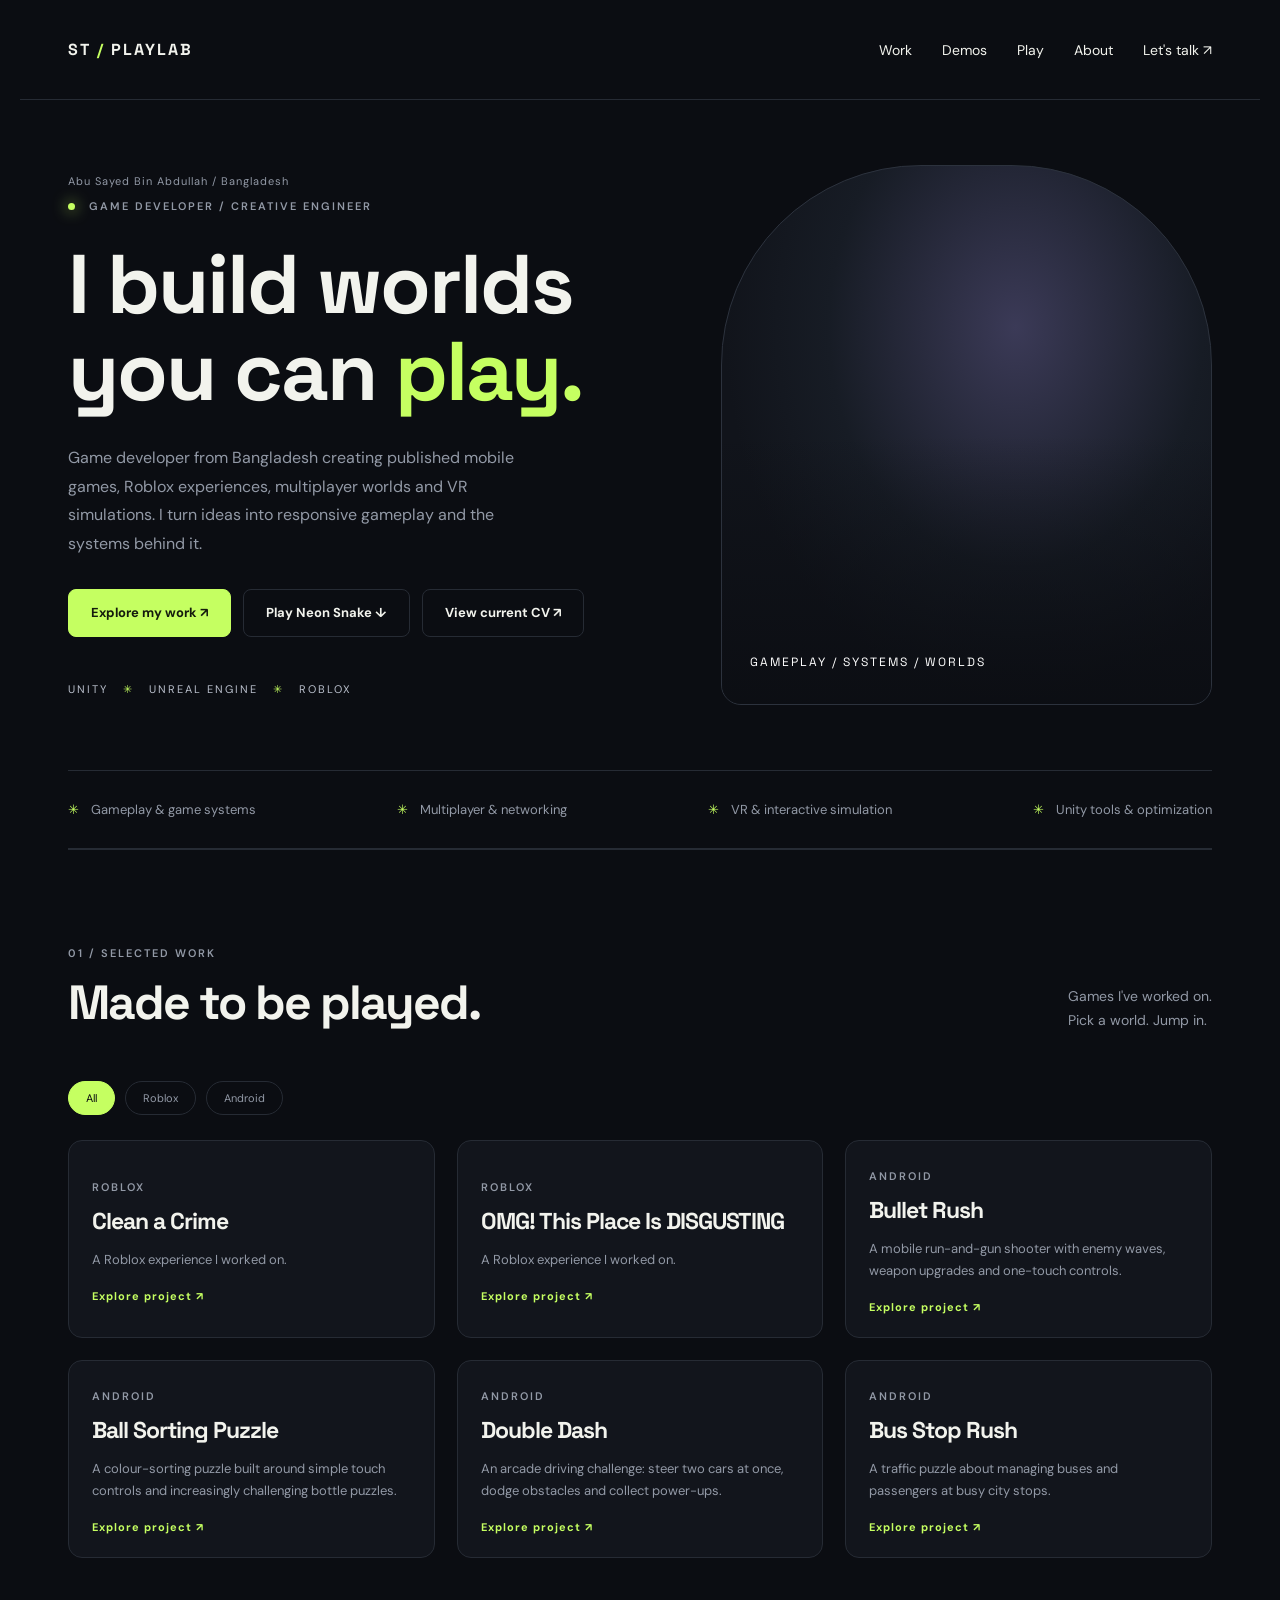
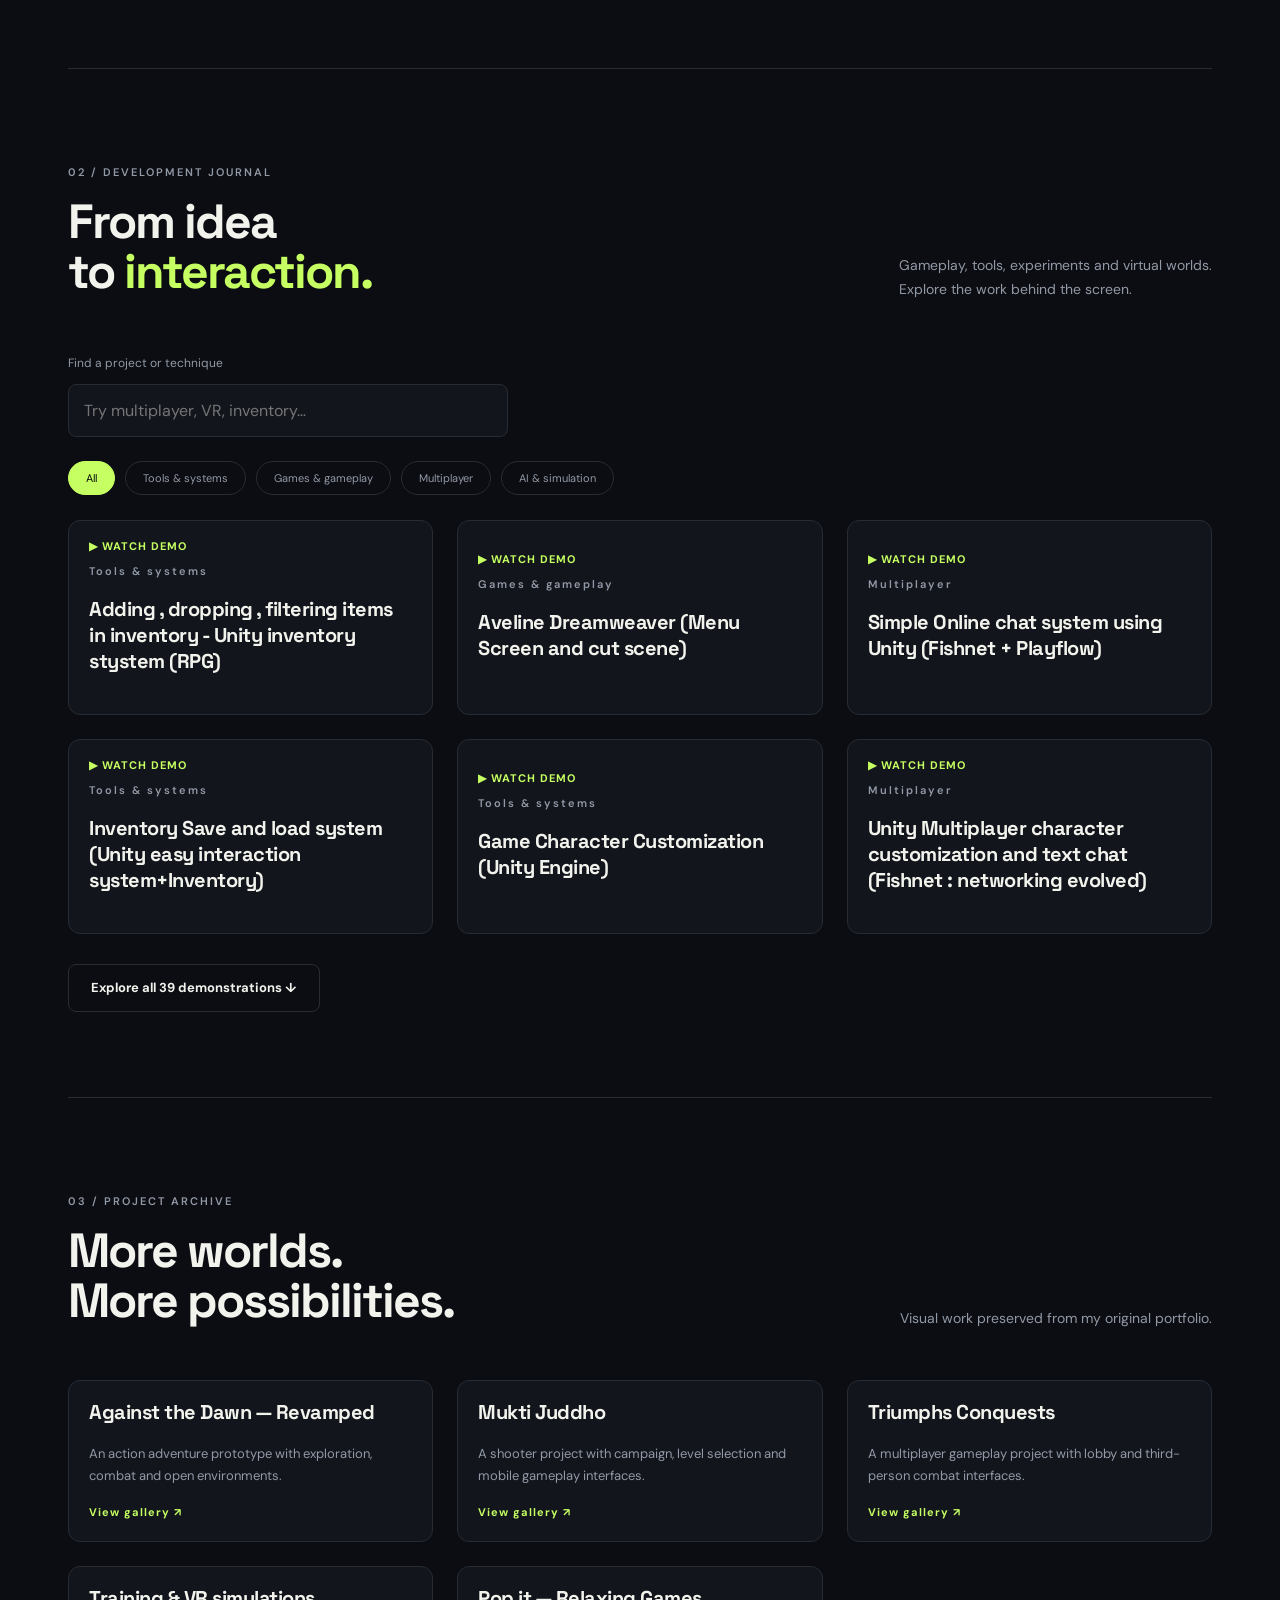
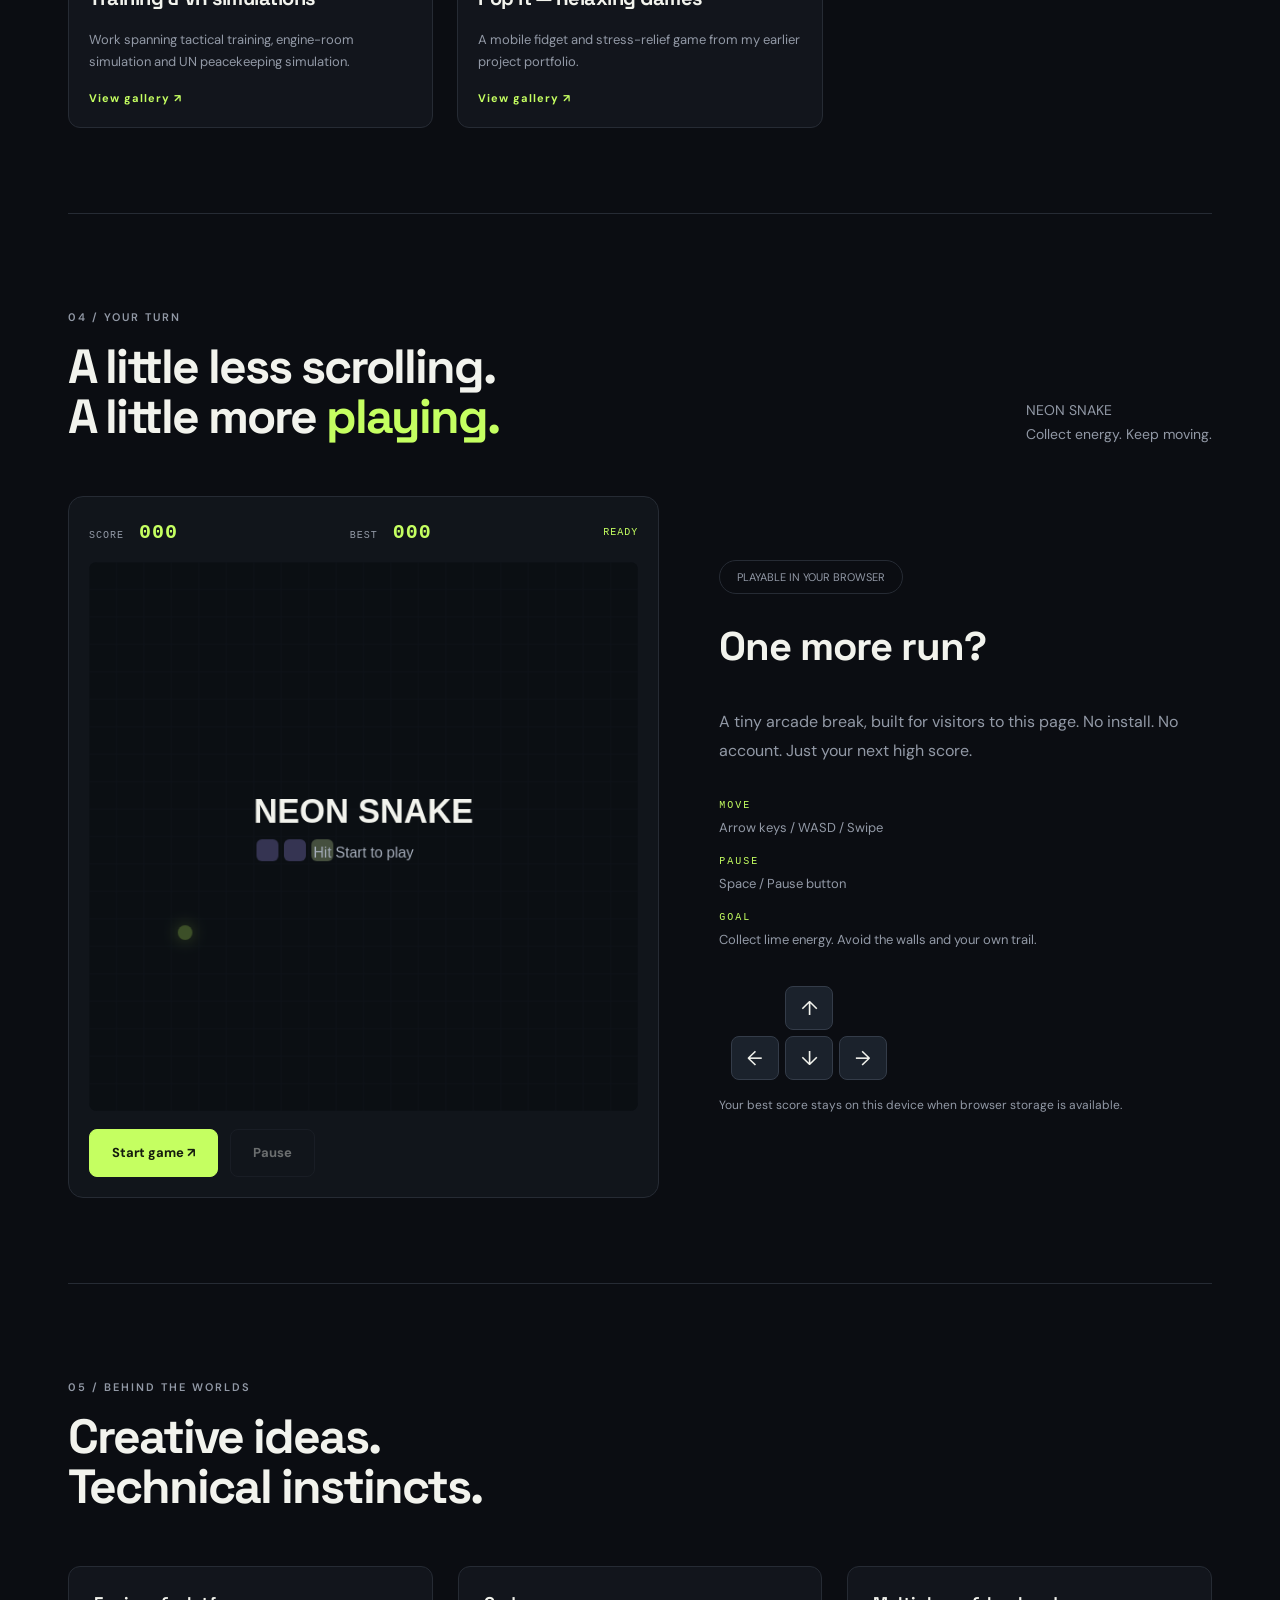
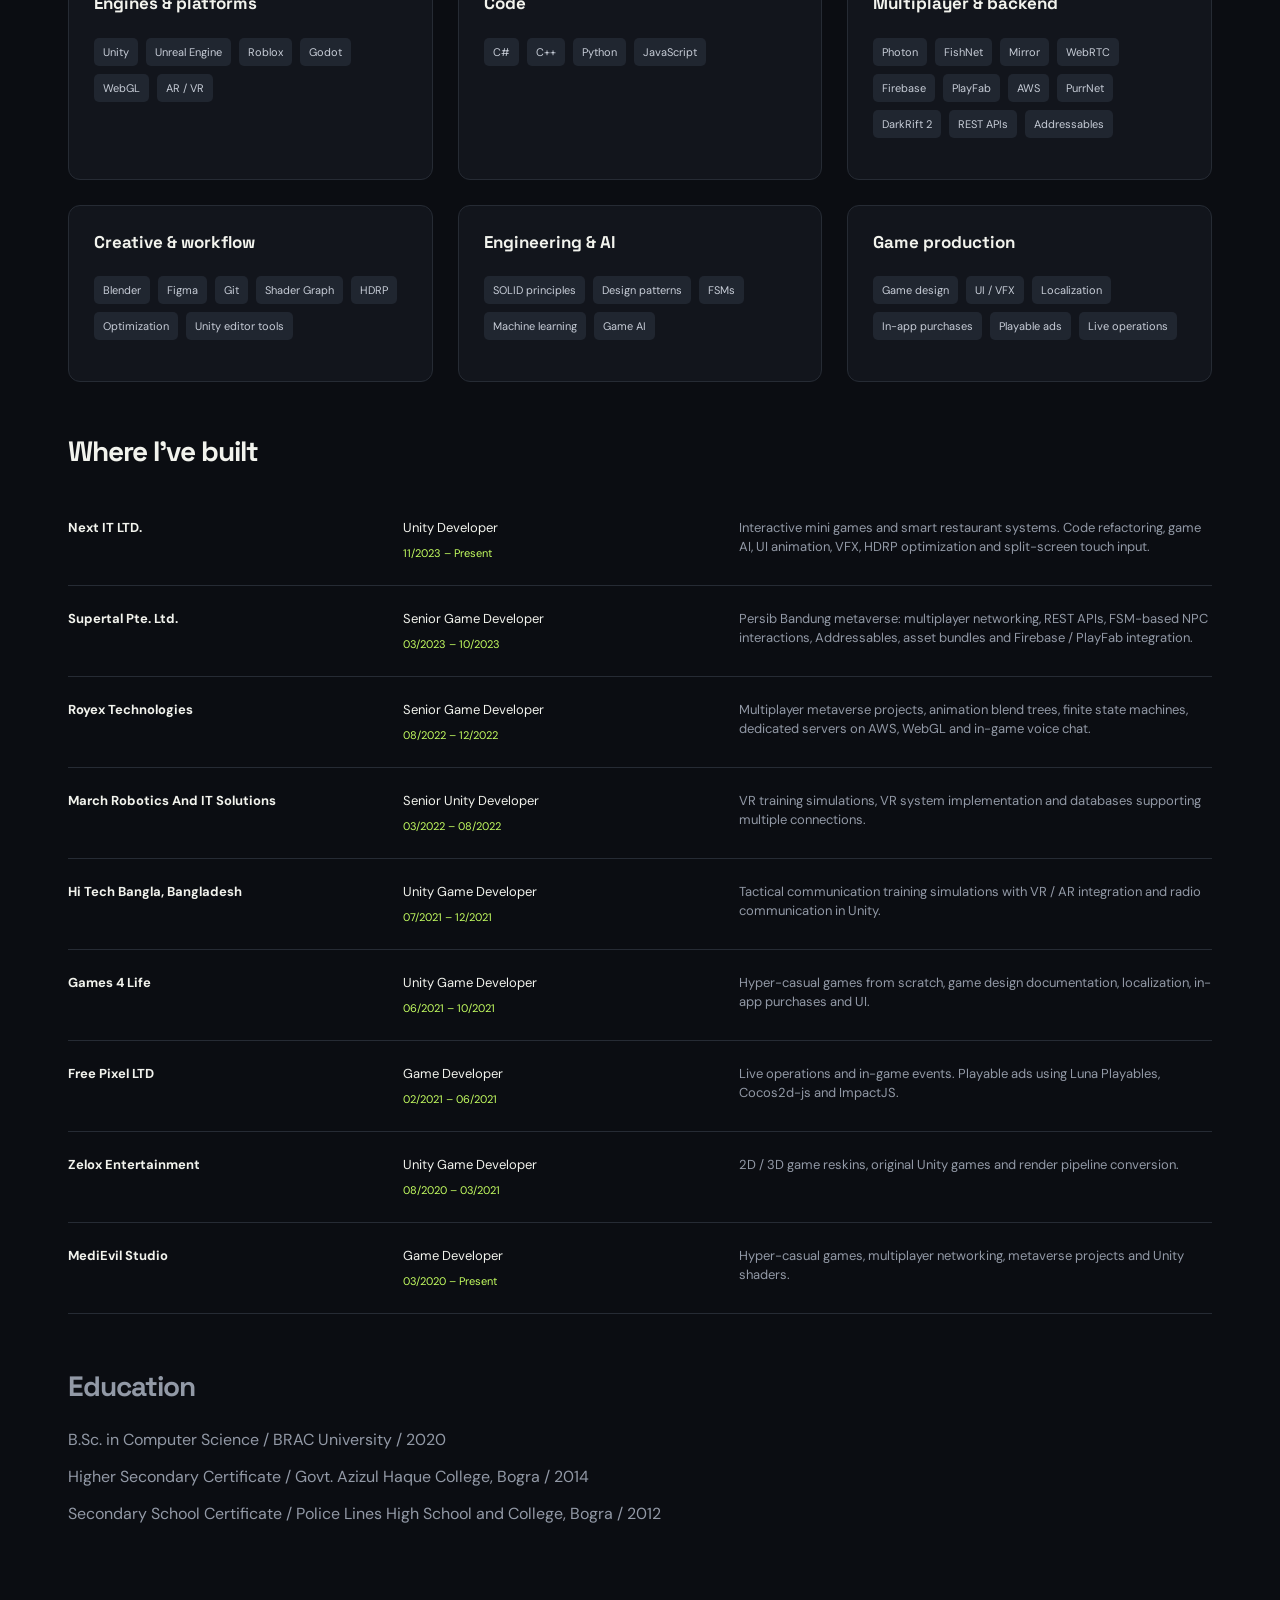
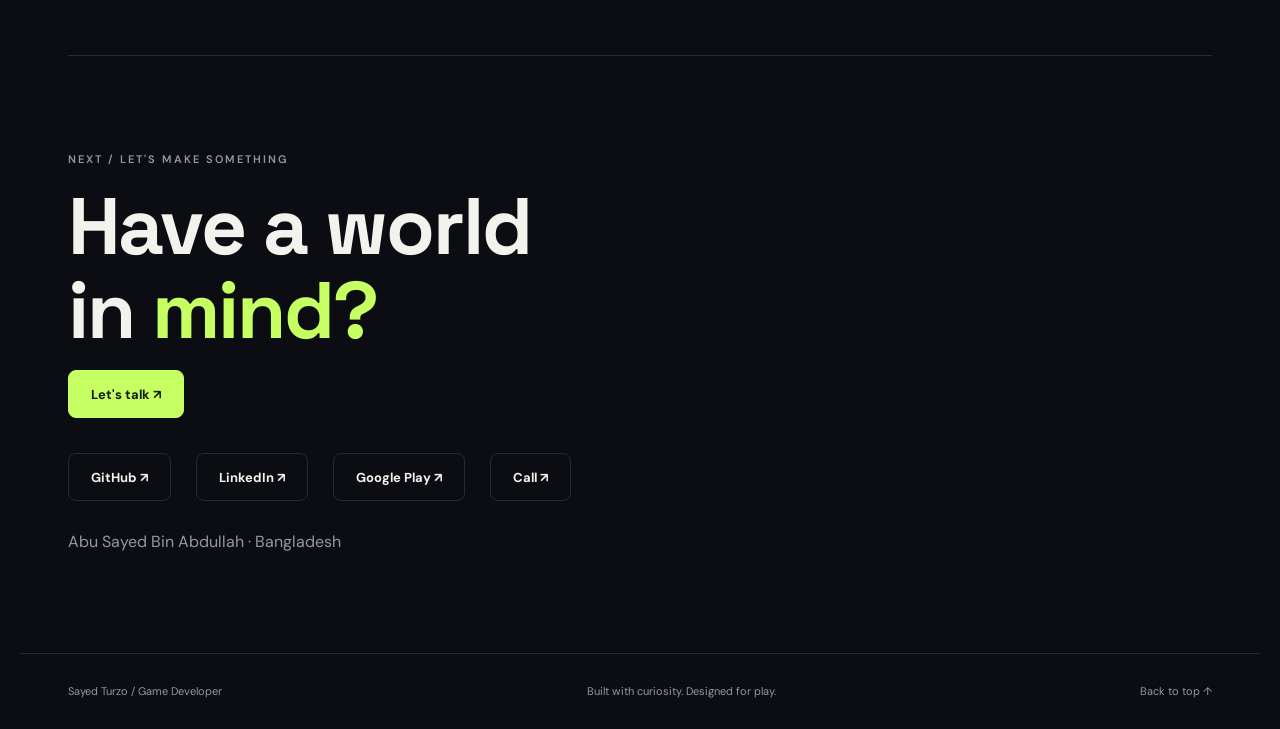
==== site/index.template.html @ 5fb2c9ed "Publish immutable portfolio releases to prevent mixed cached assets" ====
<!doctype html>
<html lang="en">
<head>
  <meta charset="utf-8"><meta name="viewport" content="width=device-width, initial-scale=1">
  <meta name="description" content="Sayed Turzo — Unity, Unreal Engine and Roblox game developer. Explore my games and play Neon Snake.">
  <meta name="theme-color" content="#0b0d12"><title>Sayed Turzo / Game Developer</title>
  <link rel="canonical" href="https://sayedturzo.github.io/">
  <meta property="og:title" content="Sayed Turzo — Game Developer">
  <meta property="og:description" content="Published games, multiplayer systems, immersive simulations and interactive worlds.">
  <meta property="og:type" content="website">
  <link rel="stylesheet" href="styles.css">
</head>
<body>
  <nav><a class="wordmark" href="#">ST<span> / </span>PLAYLAB</a><div><a href="#work">Work</a><a href="#showcase">Demos</a><a href="#arcade">Play</a><a href="#about">About</a><a id="nav-contact" href="#contact">Let's talk ↗</a></div></nav>
  <main>
    <section class="hero">
      <div class="hero-copy"><p class="eyebrow"><span class="dot"></span> GAME DEVELOPER / CREATIVE ENGINEER</p><h1>I build worlds<br>you can <em>play.</em></h1><p id="bio" class="lead"></p><div class="actions"><a class="button primary" href="#work">Explore my work ↗</a><a class="button" href="#arcade">Play Neon Snake ↓</a></div><div class="platforms">UNITY <span>✳</span> UNREAL ENGINE <span>✳</span> ROBLOX</div></div>
      <div class="hero-art" aria-hidden="true"><div class="orb orb-one"></div><div class="orb orb-two"></div><div class="orbit"></div><div class="art-label">REAL-TIME WORLDS<br><span>IMAGINATION → INTERACTION</span></div><div class="coordinate">XYZ / 03.14159</div></div>
    </section>
    <section id="work"><div class="section-heading"><div><p class="eyebrow">01 / SELECTED WORK</p><h2>Made to be played.</h2></div><p>Games I've worked on.<br>Pick a world. Jump in.</p></div><div id="filters" class="filters" aria-label="Filter games"></div><div id="games" class="game-grid"></div><div id="worlds" class="worlds"></div></section>
    <section id="showcase"><div class="section-heading"><div><p class="eyebrow">02 / DEVELOPMENT JOURNAL</p><h2>From idea<br>to <em>interaction.</em></h2></div><p>Gameplay, tools, experiments and virtual worlds.<br>Explore the work behind the screen.</p></div><label class="search-label" for="project-search">Find a project or technique</label><input id="project-search" type="search" placeholder="Try multiplayer, VR, inventory…"><div id="showcase-filters" class="filters" aria-label="Filter demonstrations"></div><div id="showcase-grid" class="showcase-grid"></div><p id="showcase-empty" hidden>No demonstrations match your search.</p><button id="show-more" class="button">Explore all demonstrations ↓</button></section>
    <section id="archive"><div class="section-heading"><div><p class="eyebrow">03 / PROJECT ARCHIVE</p><h2>More worlds.<br>More possibilities.</h2></div><p>Visual work preserved from my original portfolio.</p></div><div id="archive-grid" class="archive-grid"></div></section>
    <section id="arcade" class="arcade"><div class="section-heading"><div><p class="eyebrow">04 / YOUR TURN</p><h2>A little less scrolling.<br>A little more <em>playing.</em></h2></div><p>NEON SNAKE<br>Collect energy. Keep moving.</p></div><div class="arcade-layout"><div class="game-panel"><div class="scoreboard"><span>SCORE <b id="score">000</b></span><span>BEST <b id="best">000</b></span><span id="game-state" role="status" aria-live="polite">READY</span></div><canvas id="snake" width="600" height="600" tabindex="0" aria-label="Neon Snake game. Use arrow keys or WASD to move, space to pause."></canvas><div class="game-controls"><button id="start" class="button primary">Start game ↗</button><button id="pause" class="button" disabled>Pause</button></div></div><div class="game-notes"><span class="pill">PLAYABLE IN YOUR BROWSER</span><h3>One more run?</h3><p>A tiny arcade break, built for visitors to this page. No install. No account. Just your next high score.</p><dl><dt>MOVE</dt><dd>Arrow keys / WASD / Swipe</dd><dt>PAUSE</dt><dd>Space / Pause button</dd><dt>GOAL</dt><dd>Collect lime energy. Avoid the walls and your own trail.</dd></dl><div class="dpad" aria-label="Touch game controls"><button data-direction="up" aria-label="Move up">↑</button><div><button data-direction="left" aria-label="Move left">←</button><button data-direction="down" aria-label="Move down">↓</button><button data-direction="right" aria-label="Move right">→</button></div></div><p class="small">Your best score stays on this device when browser storage is available.</p></div></div></section>
    <section id="about"><div class="section-heading"><div><p class="eyebrow">05 / BEHIND THE WORLDS</p><h2>Creative ideas.<br>Technical instincts.</h2></div></div><div id="skills" class="skills"></div><h3 class="experience-title">Where I've built</h3><div id="experience" class="experience"></div></section>
    <section id="contact" class="contact"><p class="eyebrow">NEXT / LET'S MAKE SOMETHING</p><h2>Have a world<br>in <em>mind?</em></h2><a id="email" class="button primary">Let's talk ↗</a><div id="socials"></div></section>
  </main><footer><span id="footer-name"></span><span>Built with curiosity. Designed for play.</span><a href="#">Back to top ↑</a></footer>
  <dialog id="project-dialog" aria-labelledby="project-title"><button id="close-project" class="button" aria-label="Close project details">Close ×</button><div id="project-detail"></div></dialog>
  <script type="module" src="app.js"></script>
</body>
</html>
---- site/styles.css ----
@import url('https://fonts.googleapis.com/css2?family=DM+Sans:wght@400;500;600;700&family=Space+Grotesk:wght@400;500;600;700&display=swap');
:root{--accent:#c5ff61;--secondary:#a99cff;--bg:#0b0d12;--panel:#12151c;--ink:#f2f3ed;--muted:#9299a6;--line:#262b34;color-scheme:dark}
*{box-sizing:border-box}html{scroll-behavior:smooth;scroll-padding-top:100px}body{margin:0;background:var(--bg);color:var(--ink);font-family:'DM Sans',Arial,sans-serif}a{color:inherit;text-decoration:none}button{font:inherit;cursor:pointer}a:focus-visible,button:focus-visible,canvas:focus-visible{outline:2px solid var(--accent);outline-offset:5px}nav,main,footer{max-width:1240px;margin:auto;padding-left:48px;padding-right:48px}nav{height:100px;display:flex;align-items:center;justify-content:space-between;border-bottom:1px solid var(--line)}nav div{display:flex;gap:30px;font-size:14px}nav a:hover{color:var(--accent)}.wordmark{font-family:'Space Grotesk',sans-serif;letter-spacing:2px;font-weight:700}.wordmark span{color:var(--accent)}.hero{min-height:670px;display:grid;grid-template-columns:1.25fr 1fr;align-items:center;gap:40px}.eyebrow{font-size:11px;letter-spacing:2px;color:var(--muted);font-weight:600}.dot{display:inline-block;width:7px;height:7px;border-radius:50%;background:var(--accent);margin-right:9px;box-shadow:0 0 15px var(--accent)}h1,h2,h3{font-family:'Space Grotesk',Arial,sans-serif;line-height:1.05;letter-spacing:-2px}h1{font-size:clamp(48px,6.5vw,84px);margin:28px 0}em{color:var(--accent);font-style:normal}h2{font-size:48px;margin:18px 0}h3{font-size:28px;letter-spacing:-1px}.lead{max-width:480px;color:var(--muted);line-height:1.8;font-size:16px}.actions{display:flex;gap:12px;flex-wrap:wrap;margin:30px 0}.button{display:inline-flex;align-items:center;justify-content:center;min-height:48px;padding:14px 22px;border:1px solid var(--line);border-radius:8px;background:transparent;color:var(--ink);font-size:13px;font-weight:700;transition:transform .2s,background .2s}.button:hover{transform:translateY(-3px);background:#232936}.primary{background:var(--accent);color:#141b0d;border-color:var(--accent)}.primary:hover{background:#d7ff94}.button:disabled{opacity:.4;cursor:default;transform:none}.platforms{font-size:11px;letter-spacing:2px;color:#b9bfcb;display:flex;gap:15px;margin-top:45px}.platforms span{color:var(--accent)}.hero-art{height:460px;position:relative;overflow:hidden;border-radius:220px 220px 20px 20px;background:radial-gradient(ellipse at 60% 30%,#3b3a57 0%,#171c25 45%,#11141b 70%);border:1px solid #2c323d}.orb{position:absolute;left:calc(50% - 108px);top:100px;width:216px;height:216px;border-radius:50%;background:repeating-radial-gradient(ellipse at 32% 26%,transparent 0 9px,#ffffff24 10px 11px,transparent 12px 17px),radial-gradient(circle at 28% 25%,#d8ff95,#8eb54b 25%,#364a2f 57%,#131a20 80%);box-shadow:20px 25px 80px #b3ff4a18;animation:float 7s ease-in-out infinite}.orb-two{width:80px;height:80px;top:265px;left:70%;background:radial-gradient(circle at 30% 20%,#d4caff,#8273ad 40%,#272335 80%);animation-delay:-3s}.orbit{position:absolute;top:125px;left:calc(50% - 160px);width:320px;height:180px;border:1px solid #c5ff6160;border-radius:50%;transform:rotate(-30deg);animation:orbit 18s linear infinite}.art-label{position:absolute;bottom:30px;left:28px;font-family:'Space Grotesk',sans-serif;font-size:12px;letter-spacing:2px;line-height:2}.art-label span{color:var(--muted);font-size:9px}.coordinate{position:absolute;top:25px;left:50%;transform:translateX(-50%);font-size:9px;letter-spacing:2px;color:var(--muted)}@keyframes float{50%{transform:translateY(-18px) rotate(8deg)}}@keyframes orbit{to{transform:rotate(330deg)}}section:not(.hero){padding:85px 0;border-top:1px solid var(--line)}.section-heading{display:flex;justify-content:space-between;align-items:flex-end;gap:30px;margin-bottom:35px}.section-heading>p{color:var(--muted);font-size:14px;line-height:1.7}.filters{display:flex;gap:10px;margin-bottom:25px;flex-wrap:wrap}.filters button,.pill{border:1px solid var(--line);background:transparent;border-radius:25px;color:var(--muted);padding:9px 17px;font-size:11px}.filters button[aria-pressed=true]{color:var(--bg);background:var(--accent);border-color:var(--accent)}.game-grid{display:grid;grid-template-columns:repeat(3,1fr);gap:22px}.game-card{border:1px solid var(--line);border-radius:14px;overflow:hidden;background:var(--panel);transition:transform .2s,border-color .2s}.game-card:hover{transform:translateY(-6px);border-color:var(--accent)}.game-card img{width:100%;display:block;aspect-ratio:1.6;object-fit:cover}.game-card .copy{padding:23px}.game-card h3{font-size:23px;line-height:1.2;margin:12px 0}.game-card p{font-size:13px;line-height:1.7;color:var(--muted)}.card-top{display:flex;justify-content:space-between;font-size:10px;letter-spacing:1.5px;color:var(--muted)}.worlds{display:grid;grid-template-columns:repeat(3,1fr);gap:22px;margin-top:25px}.worlds a{border-top:1px solid var(--line);padding-top:22px}.worlds strong{font-size:17px}.worlds p{color:var(--muted);font-size:12px}.arcade-layout{display:grid;grid-template-columns:1.2fr 1fr;gap:60px;align-items:center}.game-panel{background:#11151b;border:1px solid var(--line);border-radius:15px;padding:20px}.scoreboard{display:flex;justify-content:space-between;align-items:center;font-family:monospace;font-size:10px;letter-spacing:1px;color:var(--muted);padding:4px 0 18px}.scoreboard b{color:var(--accent);font-size:20px;margin-left:8px}#game-state{color:var(--accent)}canvas{display:block;width:100%;aspect-ratio:1;background:#0b0f14;border-radius:8px;touch-action:none}.game-controls{display:flex;gap:12px;margin-top:18px}.game-notes p{color:var(--muted);line-height:1.8}.game-notes h3{font-size:40px}dl{margin:35px 0}dt{font-family:monospace;font-size:10px;color:var(--accent);letter-spacing:2px;margin-top:20px}dd{margin:8px 0;color:var(--muted);font-size:13px}.small{font-size:12px}.dpad{text-align:center;width:180px}.dpad button{background:#1b222c;border:1px solid #343c49;border-radius:8px;color:var(--ink);height:44px;width:48px;margin:3px;font-size:20px;touch-action:manipulation}.skills{display:grid;grid-template-columns:repeat(4,1fr);gap:25px}.skill-card{padding:25px;background:var(--panel);border:1px solid var(--line);border-radius:12px}.skill-card h3{font-size:17px;letter-spacing:0;line-height:1.4;margin:0 0 22px}.skill-card p{display:flex;gap:8px;flex-wrap:wrap}.skill-card span{font-size:11px;padding:7px 9px;background:#202630;border-radius:5px;color:#c7cdd7}.experience-title{margin-top:55px}.experience article{display:grid;grid-template-columns:1fr 1fr 1.5fr;gap:20px;padding:23px 0;border-bottom:1px solid var(--line);font-size:13px;line-height:1.5}.experience article p{margin:0;color:var(--muted)}.contact{position:relative}.contact h2{font-size:80px}.contact #socials{display:flex;gap:25px;margin-top:35px;font-size:13px;color:var(--muted)}footer{border-top:1px solid var(--line);display:flex;justify-content:space-between;gap:20px;padding-top:30px;padding-bottom:30px;font-size:11px;color:var(--muted)}
@media(max-width:900px){nav,main,footer{padding-left:25px;padding-right:25px}.hero{gap:20px}.hero-art{height:380px}h1{font-size:60px}.game-grid{grid-template-columns:repeat(2,1fr)}.skills{grid-template-columns:repeat(2,1fr)}.arcade-layout{gap:30px}.platforms{font-size:9px;gap:8px}}
@media(max-width:600px){nav{height:80px}nav div{gap:18px}nav div a:first-child,nav div a:last-child{display:none}.hero{grid-template-columns:1fr;padding:45px 0;gap:35px}.hero-art{height:300px;border-radius:120px 120px 15px 15px}.orb-one{top:45px;width:170px;height:170px;left:calc(50% - 85px)}.orb-two{top:180px}.orbit{top:50px}.platforms{font-size:10px}h1{font-size:58px}h2{font-size:36px}.section-heading{display:block}.game-grid,.worlds,.arcade-layout{grid-template-columns:1fr}.skills{gap:12px}.skill-card{padding:17px}.experience article{grid-template-columns:1fr;gap:6px}.contact h2{font-size:60px}footer{flex-wrap:wrap}.scoreboard b{font-size:18px}section:not(.hero){padding:55px 0}}
@media(prefers-reduced-motion:reduce){html{scroll-behavior:auto}*,*::before,*::after{animation:none!important;transition:none!important}}
[hidden]{display:none!important}.game-grid--compact{grid-template-columns:repeat(2,minmax(0,1fr))}@media(max-width:600px){.game-grid--compact{grid-template-columns:1fr}}
.identity{display:flex;align-items:center;gap:12px;font-size:11px;letter-spacing:1px;color:var(--muted)}.identity img{width:42px;height:42px;border-radius:50%;object-fit:cover;object-position:top}.hero-photographic{border-radius:200px 200px 20px 20px;overflow:hidden;position:relative;height:540px}.hero-photographic>img{width:100%;height:100%;object-fit:cover}.hero-photographic:after{content:'';position:absolute;inset:0;background:linear-gradient(transparent 50%,#0b0d12dd)}.hero-photographic .art-label{z-index:1;bottom:30px;color:white}.specialties{display:flex;flex-wrap:wrap;justify-content:space-between;gap:20px;padding:30px 0;border-block:1px solid var(--line);color:var(--muted);font-size:13px}.specialties span:before{content:'✳';color:var(--accent);margin-right:12px}.game-card{border:1px solid var(--line);text-align:left;font:inherit;color:var(--ink);padding:0;background:var(--panel);cursor:pointer}.game-card>img{height:260px;object-fit:contain;background:#151923;width:100%}.project-cta{display:block;font-size:11px;font-weight:700;letter-spacing:1px;color:var(--accent);margin-top:18px}.showcase-grid,.archive-grid{display:grid;grid-template-columns:repeat(3,minmax(0,1fr));gap:24px}.demo-card,.archive-card{background:var(--panel);border:1px solid var(--line);padding:0 0 22px;color:var(--ink);text-align:left;overflow:hidden;border-radius:12px;transition:transform .2s}.demo-card:hover,.archive-card:hover{transform:translateY(-5px);border-color:var(--secondary)}.demo-card img,.archive-card img{width:100%;aspect-ratio:16/9;object-fit:cover}.demo-card h3,.archive-card h3{font-size:20px;line-height:1.3;letter-spacing:-.5px;margin:18px 20px}.demo-card p,.archive-card p,.demo-card .project-cta,.archive-card .project-cta{margin-left:20px;margin-right:20px}.archive-card p{line-height:1.7;font-size:13px;color:var(--muted)}#project-search{width:min(100%,440px);padding:15px;border:1px solid var(--line);border-radius:8px;background:var(--panel);color:var(--ink);font:inherit;display:block;margin:12px 0 24px}.search-label{font-size:12px;color:var(--muted)}#show-more{margin-top:30px}.dates{color:var(--accent)!important;font-size:11px;margin-top:8px!important}.education{padding:30px 0;color:var(--muted)}dialog{width:min(960px,92vw);max-height:90vh;background:var(--panel);color:var(--ink);border:1px solid #414754;border-radius:18px;padding:30px}dialog::backdrop{background:#04060ddd;backdrop-filter:blur(9px)}#close-project{float:right;position:sticky;top:0;background:var(--panel);z-index:1}#project-detail{clear:both;padding-top:20px}#project-detail h2{font-size:38px;line-height:1.2}#project-detail iframe{border:0;width:100%;aspect-ratio:16/9;background:#000;display:block;margin:24px 0}.detail-gallery{display:flex;gap:14px;overflow:auto;padding:24px 0;scroll-snap-type:x mandatory}.detail-gallery img{max-width:100%;height:340px;object-fit:contain;border-radius:10px;scroll-snap-align:start}#socials{flex-wrap:wrap}.contact>p:last-child{color:var(--muted);margin-top:30px}@media(max-width:900px){.showcase-grid,.archive-grid{grid-template-columns:repeat(2,minmax(0,1fr))}.hero-photographic{height:420px}}@media(max-width:600px){.showcase-grid,.archive-grid{grid-template-columns:1fr}.hero-photographic{height:320px}.specialties{display:grid;grid-template-columns:1fr 1fr;font-size:11px}.detail-gallery img{height:240px}dialog{padding:20px}#project-detail h2{font-size:28px}.contact #socials{gap:12px}}
.skills{grid-template-columns:repeat(3,minmax(0,1fr))}@media(max-width:900px){.skills{grid-template-columns:repeat(2,minmax(0,1fr))}}@media(max-width:600px){.skills{grid-template-columns:1fr}nav div{gap:14px}}
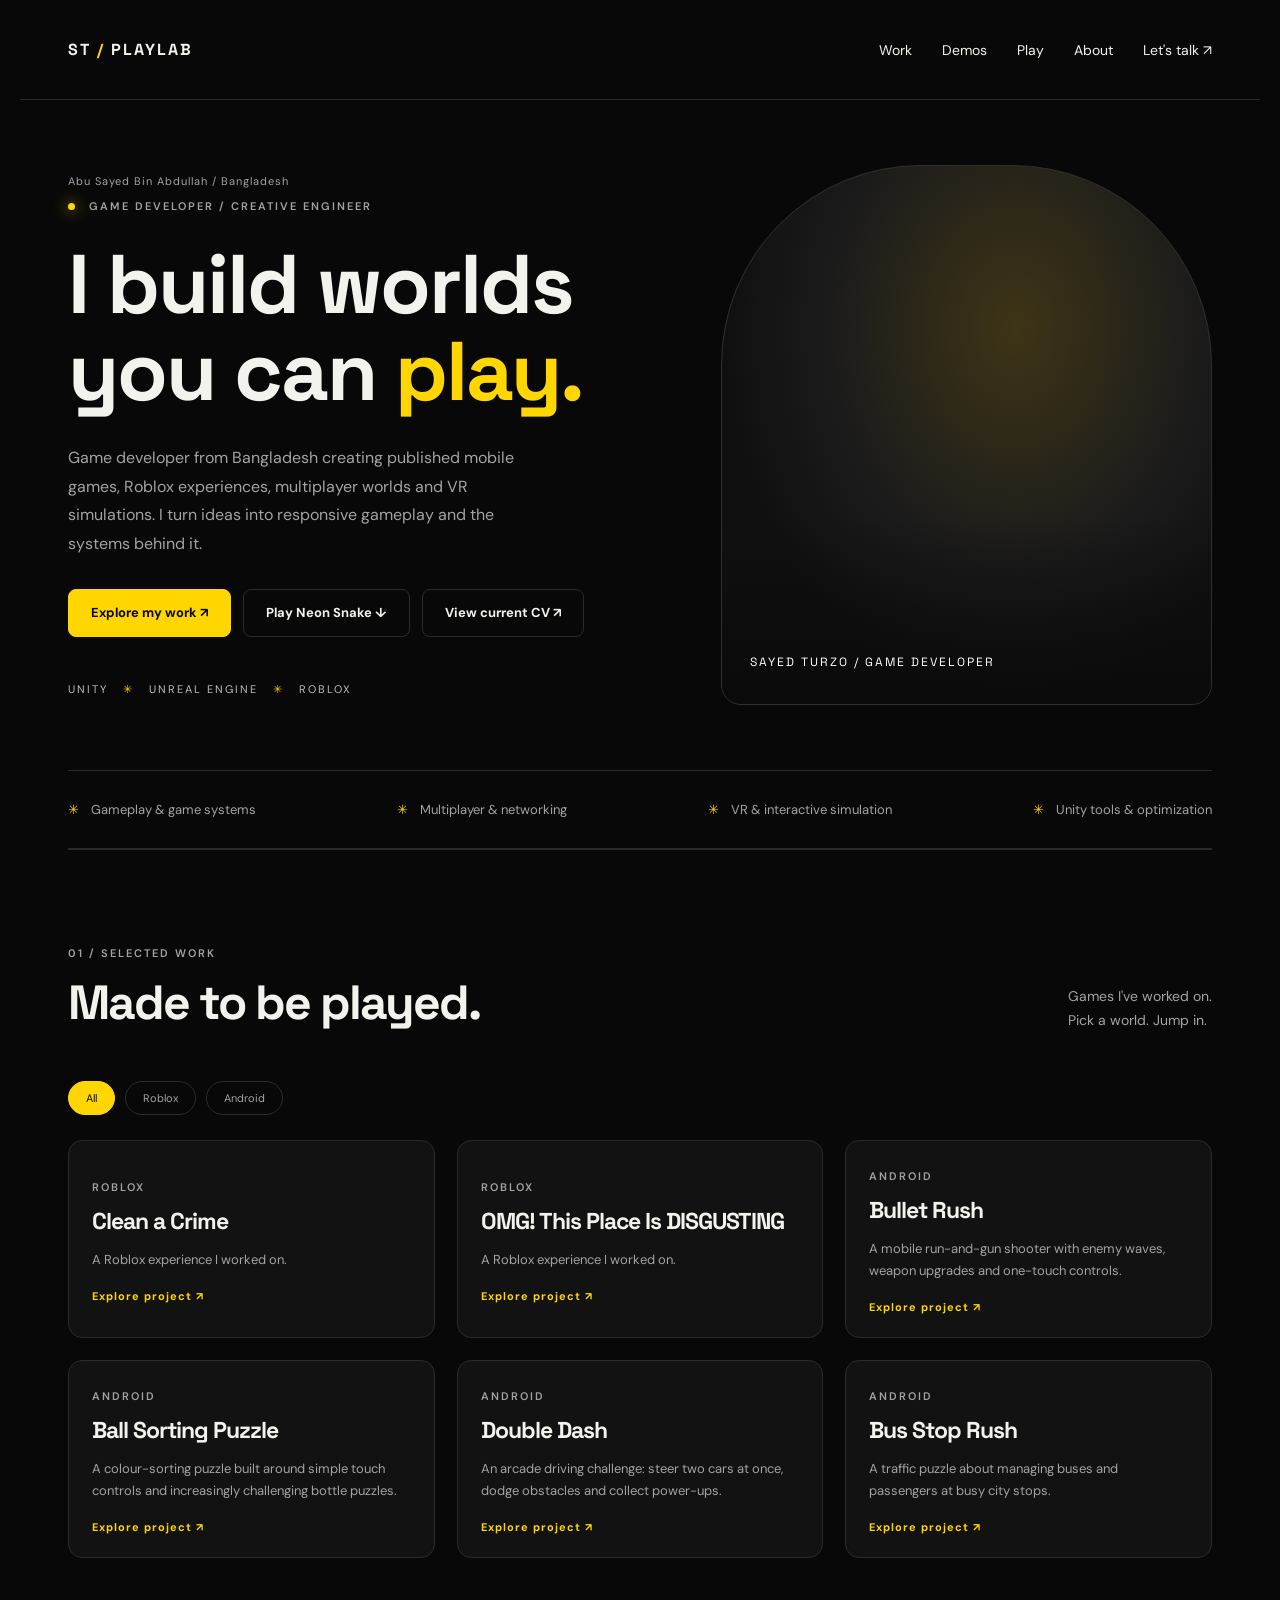
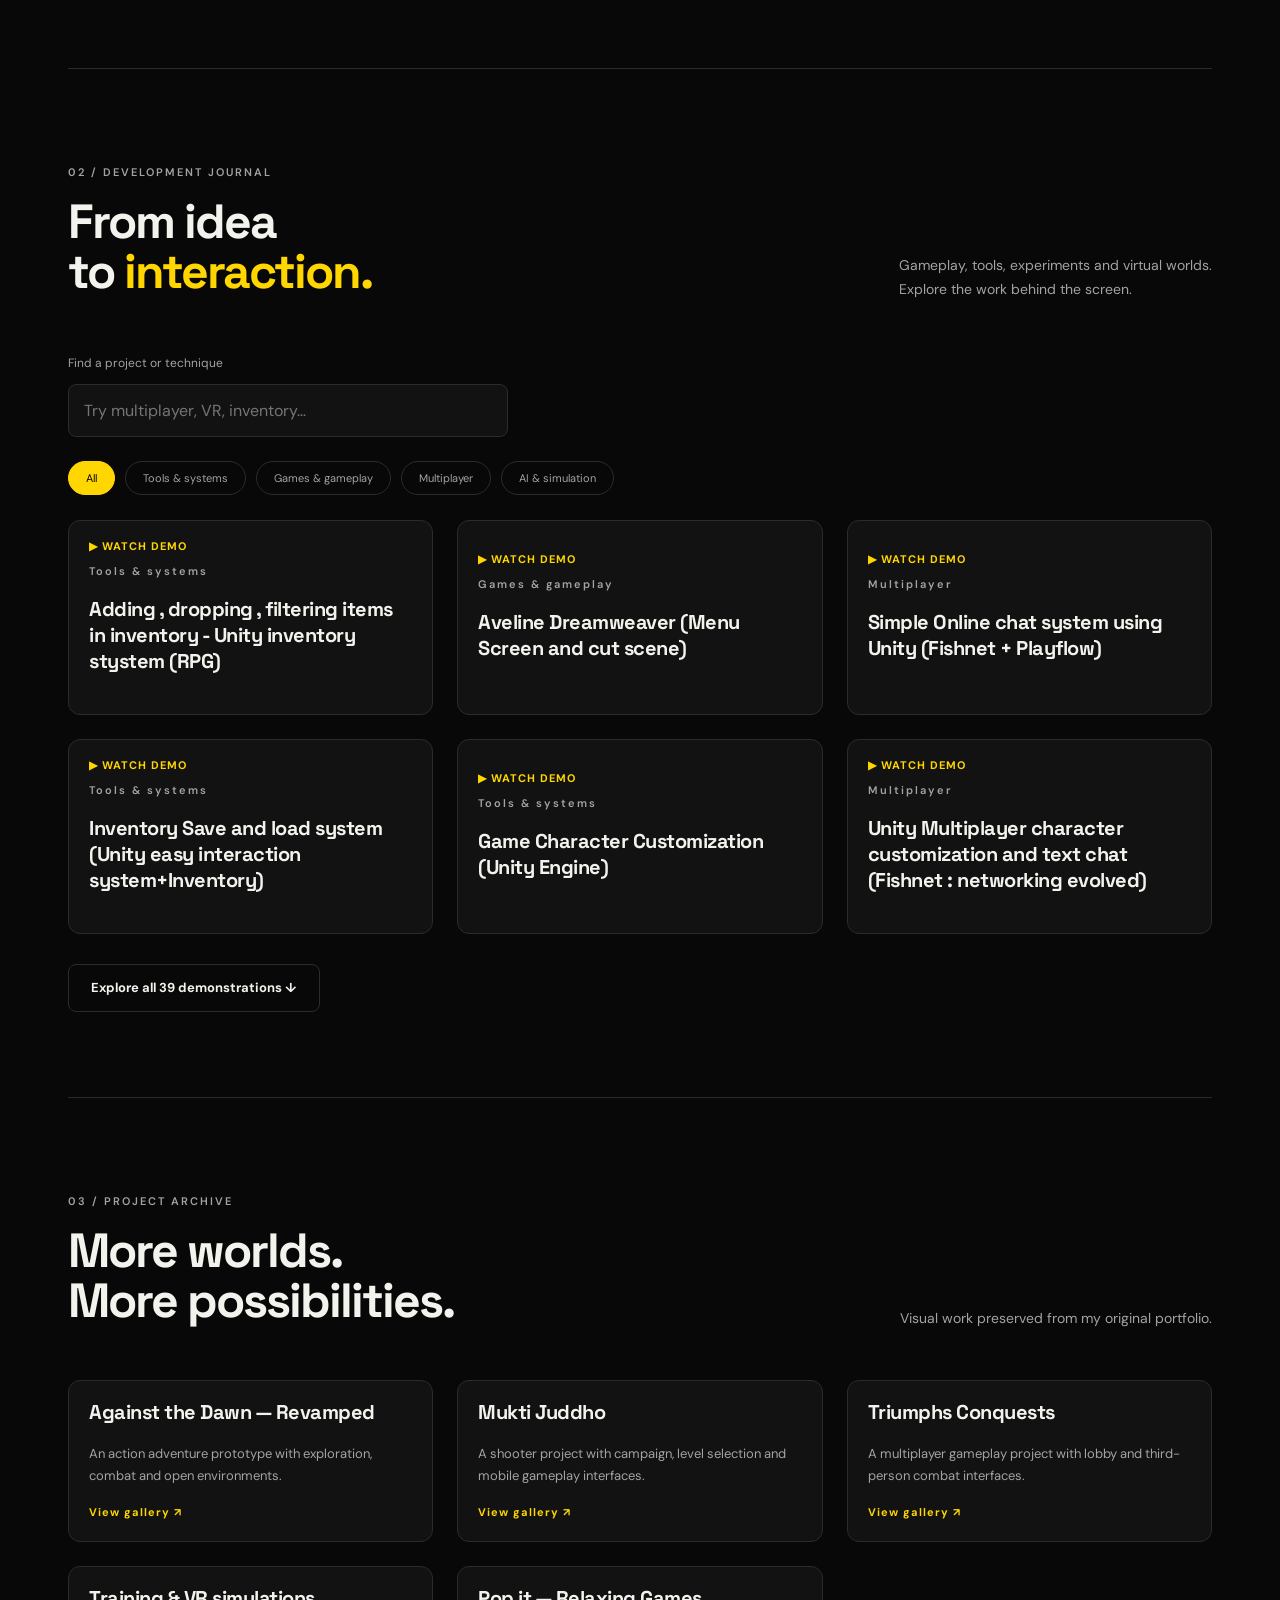
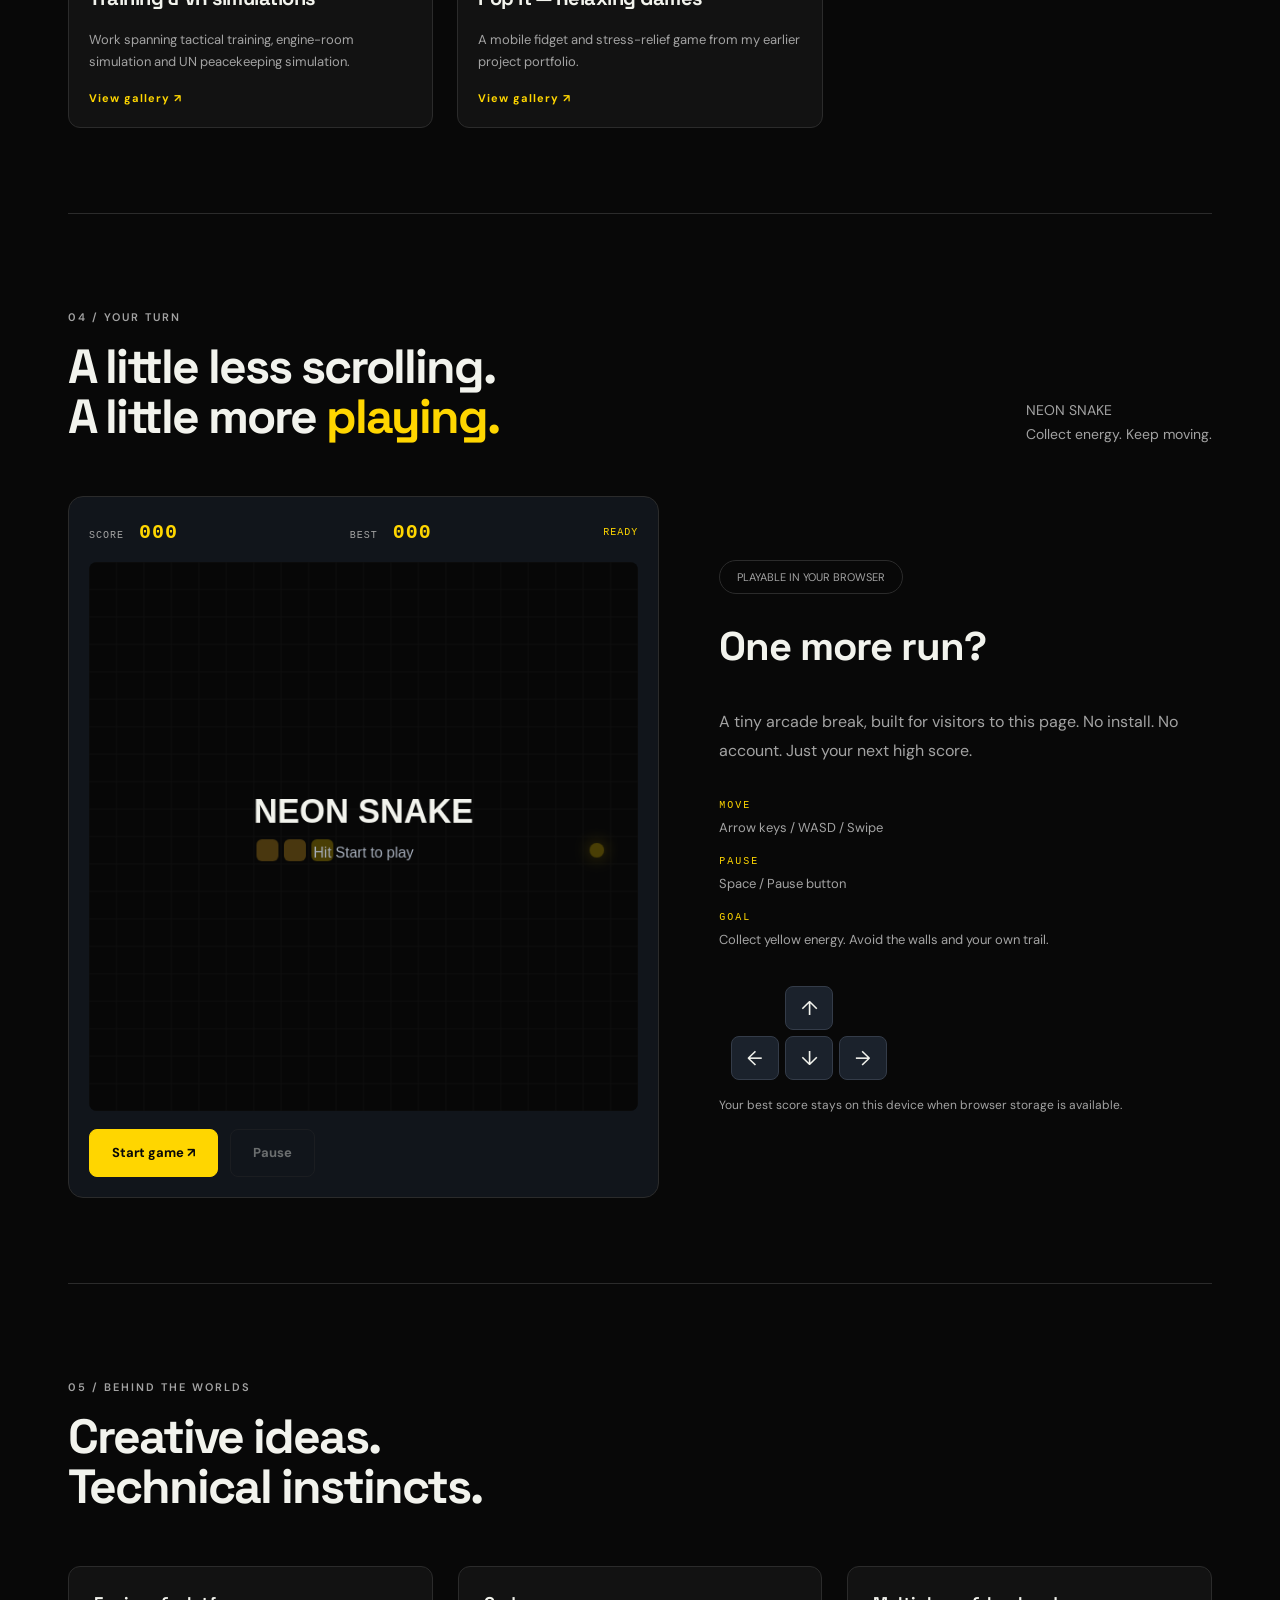
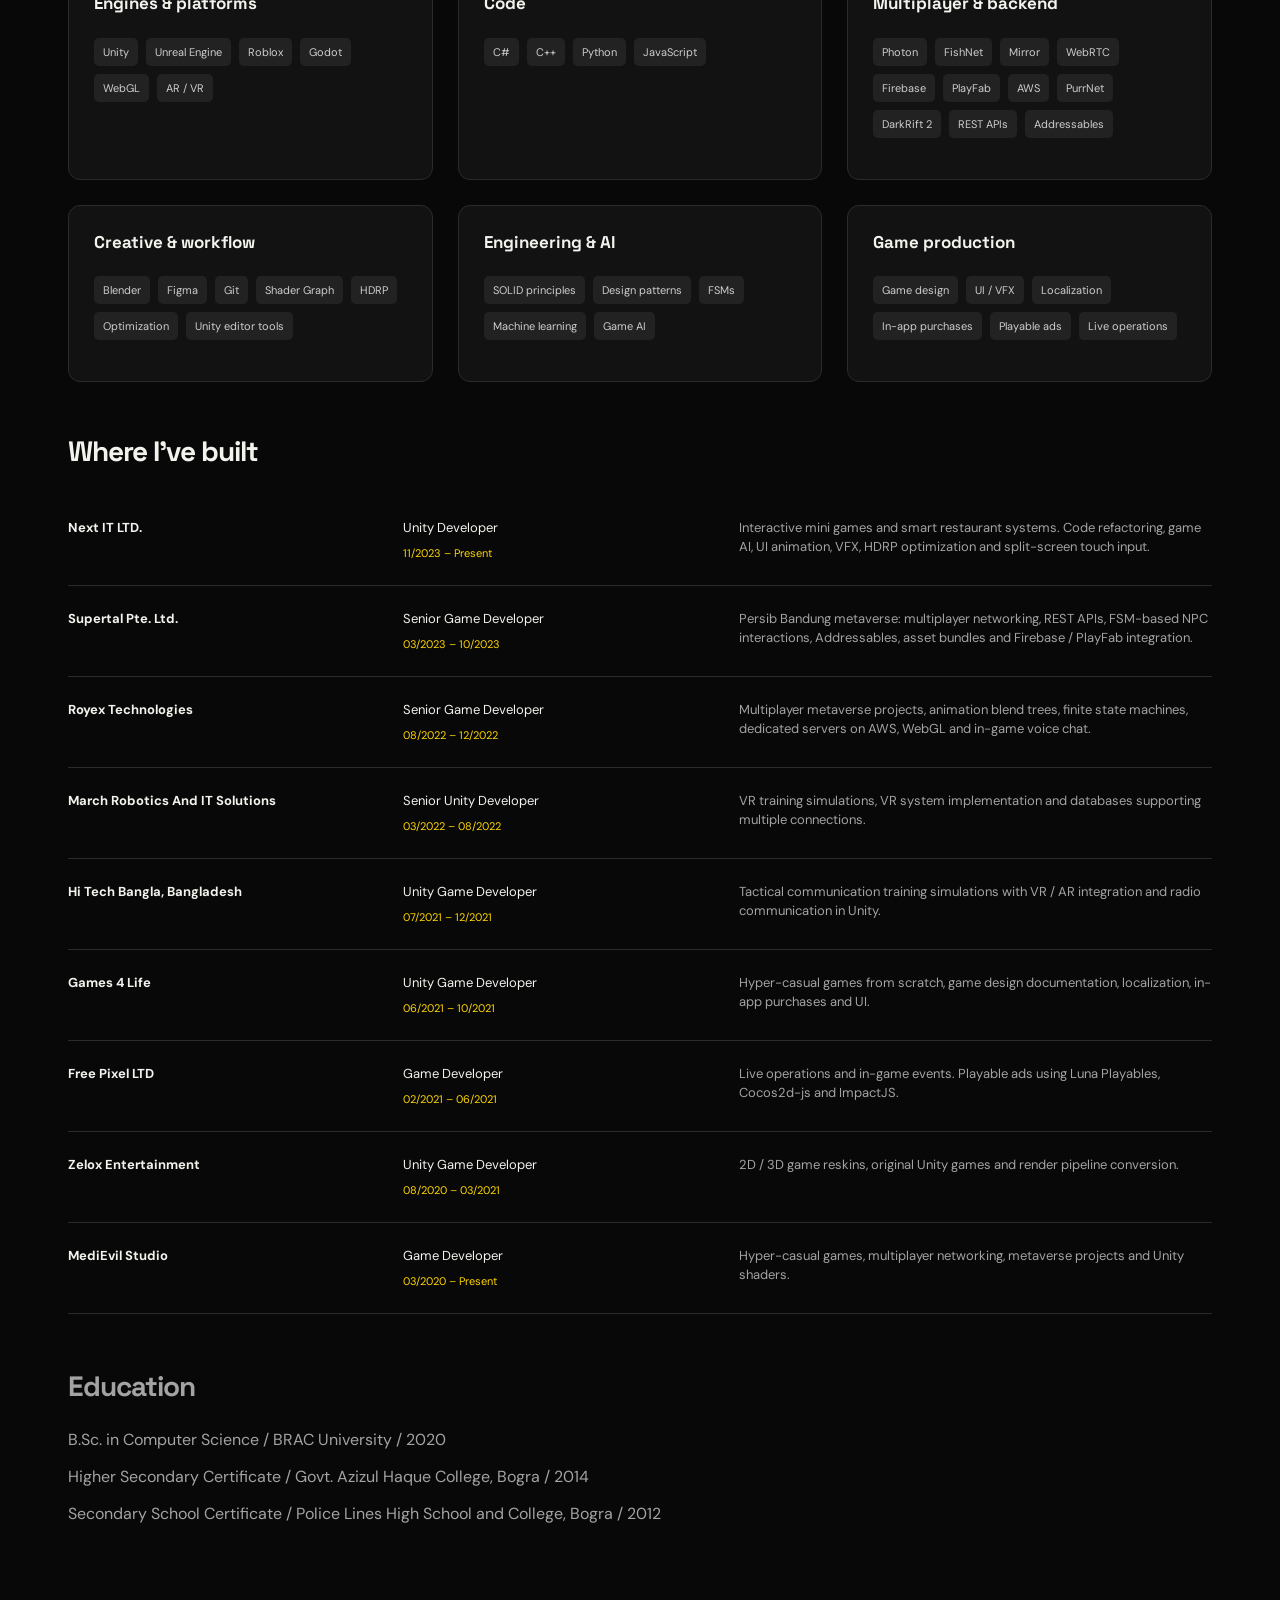
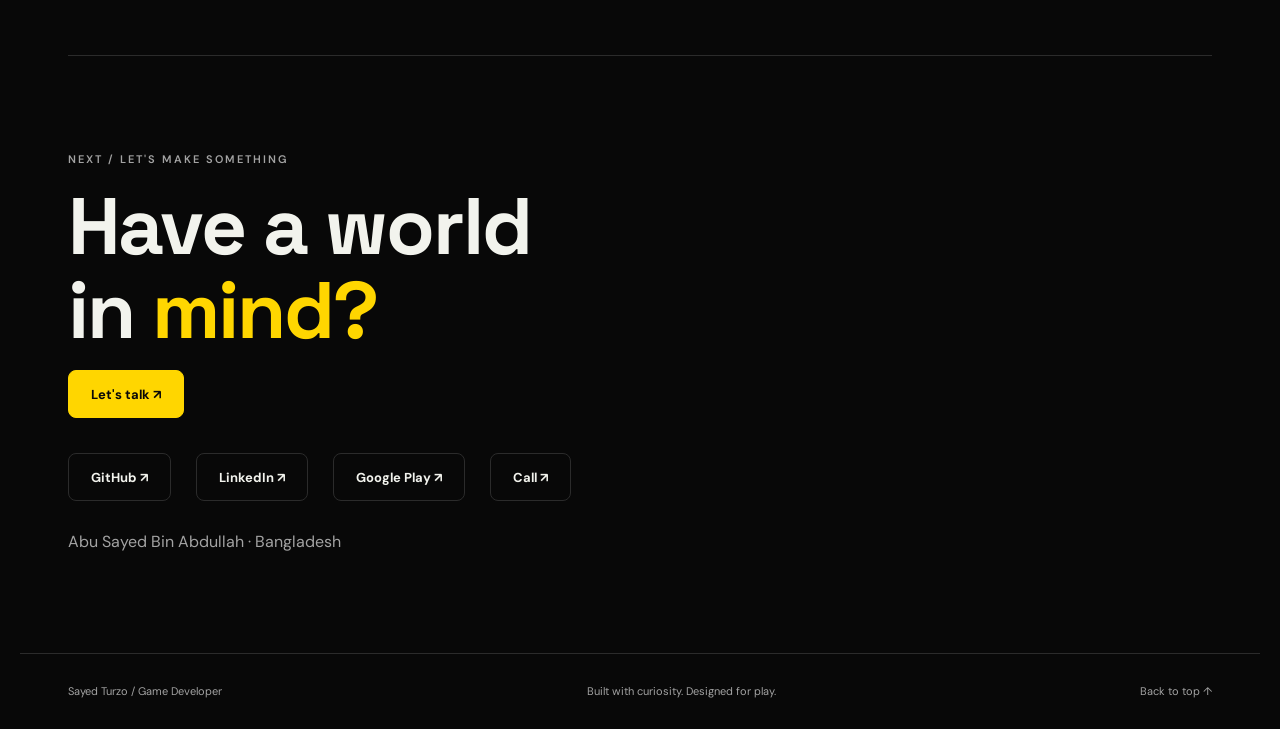
==== commit 5f92380c: "Apply black and yellow portfolio theme including arcade colors" ====
--- a/site/index.template.html
+++ b/site/index.template.html
@@ -3,7 +3,7 @@
 <head>
   <meta charset="utf-8"><meta name="viewport" content="width=device-width, initial-scale=1">
   <meta name="description" content="Sayed Turzo — Unity, Unreal Engine and Roblox game developer. Explore my games and play Neon Snake.">
-  <meta name="theme-color" content="#0b0d12"><title>Sayed Turzo / Game Developer</title>
+  <meta name="theme-color" content="#080808"><title>Sayed Turzo / Game Developer</title>
   <link rel="canonical" href="https://sayedturzo.github.io/">
   <meta property="og:title" content="Sayed Turzo — Game Developer">
   <meta property="og:description" content="Published games, multiplayer systems, immersive simulations and interactive worlds.">
@@ -20,7 +20,7 @@
     <section id="work"><div class="section-heading"><div><p class="eyebrow">01 / SELECTED WORK</p><h2>Made to be played.</h2></div><p>Games I've worked on.<br>Pick a world. Jump in.</p></div><div id="filters" class="filters" aria-label="Filter games"></div><div id="games" class="game-grid"></div><div id="worlds" class="worlds"></div></section>
     <section id="showcase"><div class="section-heading"><div><p class="eyebrow">02 / DEVELOPMENT JOURNAL</p><h2>From idea<br>to <em>interaction.</em></h2></div><p>Gameplay, tools, experiments and virtual worlds.<br>Explore the work behind the screen.</p></div><label class="search-label" for="project-search">Find a project or technique</label><input id="project-search" type="search" placeholder="Try multiplayer, VR, inventory…"><div id="showcase-filters" class="filters" aria-label="Filter demonstrations"></div><div id="showcase-grid" class="showcase-grid"></div><p id="showcase-empty" hidden>No demonstrations match your search.</p><button id="show-more" class="button">Explore all demonstrations ↓</button></section>
     <section id="archive"><div class="section-heading"><div><p class="eyebrow">03 / PROJECT ARCHIVE</p><h2>More worlds.<br>More possibilities.</h2></div><p>Visual work preserved from my original portfolio.</p></div><div id="archive-grid" class="archive-grid"></div></section>
-    <section id="arcade" class="arcade"><div class="section-heading"><div><p class="eyebrow">04 / YOUR TURN</p><h2>A little less scrolling.<br>A little more <em>playing.</em></h2></div><p>NEON SNAKE<br>Collect energy. Keep moving.</p></div><div class="arcade-layout"><div class="game-panel"><div class="scoreboard"><span>SCORE <b id="score">000</b></span><span>BEST <b id="best">000</b></span><span id="game-state" role="status" aria-live="polite">READY</span></div><canvas id="snake" width="600" height="600" tabindex="0" aria-label="Neon Snake game. Use arrow keys or WASD to move, space to pause."></canvas><div class="game-controls"><button id="start" class="button primary">Start game ↗</button><button id="pause" class="button" disabled>Pause</button></div></div><div class="game-notes"><span class="pill">PLAYABLE IN YOUR BROWSER</span><h3>One more run?</h3><p>A tiny arcade break, built for visitors to this page. No install. No account. Just your next high score.</p><dl><dt>MOVE</dt><dd>Arrow keys / WASD / Swipe</dd><dt>PAUSE</dt><dd>Space / Pause button</dd><dt>GOAL</dt><dd>Collect lime energy. Avoid the walls and your own trail.</dd></dl><div class="dpad" aria-label="Touch game controls"><button data-direction="up" aria-label="Move up">↑</button><div><button data-direction="left" aria-label="Move left">←</button><button data-direction="down" aria-label="Move down">↓</button><button data-direction="right" aria-label="Move right">→</button></div></div><p class="small">Your best score stays on this device when browser storage is available.</p></div></div></section>
+    <section id="arcade" class="arcade"><div class="section-heading"><div><p class="eyebrow">04 / YOUR TURN</p><h2>A little less scrolling.<br>A little more <em>playing.</em></h2></div><p>NEON SNAKE<br>Collect energy. Keep moving.</p></div><div class="arcade-layout"><div class="game-panel"><div class="scoreboard"><span>SCORE <b id="score">000</b></span><span>BEST <b id="best">000</b></span><span id="game-state" role="status" aria-live="polite">READY</span></div><canvas id="snake" width="600" height="600" tabindex="0" aria-label="Neon Snake game. Use arrow keys or WASD to move, space to pause."></canvas><div class="game-controls"><button id="start" class="button primary">Start game ↗</button><button id="pause" class="button" disabled>Pause</button></div></div><div class="game-notes"><span class="pill">PLAYABLE IN YOUR BROWSER</span><h3>One more run?</h3><p>A tiny arcade break, built for visitors to this page. No install. No account. Just your next high score.</p><dl><dt>MOVE</dt><dd>Arrow keys / WASD / Swipe</dd><dt>PAUSE</dt><dd>Space / Pause button</dd><dt>GOAL</dt><dd>Collect yellow energy. Avoid the walls and your own trail.</dd></dl><div class="dpad" aria-label="Touch game controls"><button data-direction="up" aria-label="Move up">↑</button><div><button data-direction="left" aria-label="Move left">←</button><button data-direction="down" aria-label="Move down">↓</button><button data-direction="right" aria-label="Move right">→</button></div></div><p class="small">Your best score stays on this device when browser storage is available.</p></div></div></section>
     <section id="about"><div class="section-heading"><div><p class="eyebrow">05 / BEHIND THE WORLDS</p><h2>Creative ideas.<br>Technical instincts.</h2></div></div><div id="skills" class="skills"></div><h3 class="experience-title">Where I've built</h3><div id="experience" class="experience"></div></section>
     <section id="contact" class="contact"><p class="eyebrow">NEXT / LET'S MAKE SOMETHING</p><h2>Have a world<br>in <em>mind?</em></h2><a id="email" class="button primary">Let's talk ↗</a><div id="socials"></div></section>
   </main><footer><span id="footer-name"></span><span>Built with curiosity. Designed for play.</span><a href="#">Back to top ↑</a></footer>
--- a/site/styles.css
+++ b/site/styles.css
@@ -1,9 +1,10 @@
 @import url('https://fonts.googleapis.com/css2?family=DM+Sans:wght@400;500;600;700&family=Space+Grotesk:wght@400;500;600;700&display=swap');
-:root{--accent:#c5ff61;--secondary:#a99cff;--bg:#0b0d12;--panel:#12151c;--ink:#f2f3ed;--muted:#9299a6;--line:#262b34;color-scheme:dark}
-*{box-sizing:border-box}html{scroll-behavior:smooth;scroll-padding-top:100px}body{margin:0;background:var(--bg);color:var(--ink);font-family:'DM Sans',Arial,sans-serif}a{color:inherit;text-decoration:none}button{font:inherit;cursor:pointer}a:focus-visible,button:focus-visible,canvas:focus-visible{outline:2px solid var(--accent);outline-offset:5px}nav,main,footer{max-width:1240px;margin:auto;padding-left:48px;padding-right:48px}nav{height:100px;display:flex;align-items:center;justify-content:space-between;border-bottom:1px solid var(--line)}nav div{display:flex;gap:30px;font-size:14px}nav a:hover{color:var(--accent)}.wordmark{font-family:'Space Grotesk',sans-serif;letter-spacing:2px;font-weight:700}.wordmark span{color:var(--accent)}.hero{min-height:670px;display:grid;grid-template-columns:1.25fr 1fr;align-items:center;gap:40px}.eyebrow{font-size:11px;letter-spacing:2px;color:var(--muted);font-weight:600}.dot{display:inline-block;width:7px;height:7px;border-radius:50%;background:var(--accent);margin-right:9px;box-shadow:0 0 15px var(--accent)}h1,h2,h3{font-family:'Space Grotesk',Arial,sans-serif;line-height:1.05;letter-spacing:-2px}h1{font-size:clamp(48px,6.5vw,84px);margin:28px 0}em{color:var(--accent);font-style:normal}h2{font-size:48px;margin:18px 0}h3{font-size:28px;letter-spacing:-1px}.lead{max-width:480px;color:var(--muted);line-height:1.8;font-size:16px}.actions{display:flex;gap:12px;flex-wrap:wrap;margin:30px 0}.button{display:inline-flex;align-items:center;justify-content:center;min-height:48px;padding:14px 22px;border:1px solid var(--line);border-radius:8px;background:transparent;color:var(--ink);font-size:13px;font-weight:700;transition:transform .2s,background .2s}.button:hover{transform:translateY(-3px);background:#232936}.primary{background:var(--accent);color:#141b0d;border-color:var(--accent)}.primary:hover{background:#d7ff94}.button:disabled{opacity:.4;cursor:default;transform:none}.platforms{font-size:11px;letter-spacing:2px;color:#b9bfcb;display:flex;gap:15px;margin-top:45px}.platforms span{color:var(--accent)}.hero-art{height:460px;position:relative;overflow:hidden;border-radius:220px 220px 20px 20px;background:radial-gradient(ellipse at 60% 30%,#3b3a57 0%,#171c25 45%,#11141b 70%);border:1px solid #2c323d}.orb{position:absolute;left:calc(50% - 108px);top:100px;width:216px;height:216px;border-radius:50%;background:repeating-radial-gradient(ellipse at 32% 26%,transparent 0 9px,#ffffff24 10px 11px,transparent 12px 17px),radial-gradient(circle at 28% 25%,#d8ff95,#8eb54b 25%,#364a2f 57%,#131a20 80%);box-shadow:20px 25px 80px #b3ff4a18;animation:float 7s ease-in-out infinite}.orb-two{width:80px;height:80px;top:265px;left:70%;background:radial-gradient(circle at 30% 20%,#d4caff,#8273ad 40%,#272335 80%);animation-delay:-3s}.orbit{position:absolute;top:125px;left:calc(50% - 160px);width:320px;height:180px;border:1px solid #c5ff6160;border-radius:50%;transform:rotate(-30deg);animation:orbit 18s linear infinite}.art-label{position:absolute;bottom:30px;left:28px;font-family:'Space Grotesk',sans-serif;font-size:12px;letter-spacing:2px;line-height:2}.art-label span{color:var(--muted);font-size:9px}.coordinate{position:absolute;top:25px;left:50%;transform:translateX(-50%);font-size:9px;letter-spacing:2px;color:var(--muted)}@keyframes float{50%{transform:translateY(-18px) rotate(8deg)}}@keyframes orbit{to{transform:rotate(330deg)}}section:not(.hero){padding:85px 0;border-top:1px solid var(--line)}.section-heading{display:flex;justify-content:space-between;align-items:flex-end;gap:30px;margin-bottom:35px}.section-heading>p{color:var(--muted);font-size:14px;line-height:1.7}.filters{display:flex;gap:10px;margin-bottom:25px;flex-wrap:wrap}.filters button,.pill{border:1px solid var(--line);background:transparent;border-radius:25px;color:var(--muted);padding:9px 17px;font-size:11px}.filters button[aria-pressed=true]{color:var(--bg);background:var(--accent);border-color:var(--accent)}.game-grid{display:grid;grid-template-columns:repeat(3,1fr);gap:22px}.game-card{border:1px solid var(--line);border-radius:14px;overflow:hidden;background:var(--panel);transition:transform .2s,border-color .2s}.game-card:hover{transform:translateY(-6px);border-color:var(--accent)}.game-card img{width:100%;display:block;aspect-ratio:1.6;object-fit:cover}.game-card .copy{padding:23px}.game-card h3{font-size:23px;line-height:1.2;margin:12px 0}.game-card p{font-size:13px;line-height:1.7;color:var(--muted)}.card-top{display:flex;justify-content:space-between;font-size:10px;letter-spacing:1.5px;color:var(--muted)}.worlds{display:grid;grid-template-columns:repeat(3,1fr);gap:22px;margin-top:25px}.worlds a{border-top:1px solid var(--line);padding-top:22px}.worlds strong{font-size:17px}.worlds p{color:var(--muted);font-size:12px}.arcade-layout{display:grid;grid-template-columns:1.2fr 1fr;gap:60px;align-items:center}.game-panel{background:#11151b;border:1px solid var(--line);border-radius:15px;padding:20px}.scoreboard{display:flex;justify-content:space-between;align-items:center;font-family:monospace;font-size:10px;letter-spacing:1px;color:var(--muted);padding:4px 0 18px}.scoreboard b{color:var(--accent);font-size:20px;margin-left:8px}#game-state{color:var(--accent)}canvas{display:block;width:100%;aspect-ratio:1;background:#0b0f14;border-radius:8px;touch-action:none}.game-controls{display:flex;gap:12px;margin-top:18px}.game-notes p{color:var(--muted);line-height:1.8}.game-notes h3{font-size:40px}dl{margin:35px 0}dt{font-family:monospace;font-size:10px;color:var(--accent);letter-spacing:2px;margin-top:20px}dd{margin:8px 0;color:var(--muted);font-size:13px}.small{font-size:12px}.dpad{text-align:center;width:180px}.dpad button{background:#1b222c;border:1px solid #343c49;border-radius:8px;color:var(--ink);height:44px;width:48px;margin:3px;font-size:20px;touch-action:manipulation}.skills{display:grid;grid-template-columns:repeat(4,1fr);gap:25px}.skill-card{padding:25px;background:var(--panel);border:1px solid var(--line);border-radius:12px}.skill-card h3{font-size:17px;letter-spacing:0;line-height:1.4;margin:0 0 22px}.skill-card p{display:flex;gap:8px;flex-wrap:wrap}.skill-card span{font-size:11px;padding:7px 9px;background:#202630;border-radius:5px;color:#c7cdd7}.experience-title{margin-top:55px}.experience article{display:grid;grid-template-columns:1fr 1fr 1.5fr;gap:20px;padding:23px 0;border-bottom:1px solid var(--line);font-size:13px;line-height:1.5}.experience article p{margin:0;color:var(--muted)}.contact{position:relative}.contact h2{font-size:80px}.contact #socials{display:flex;gap:25px;margin-top:35px;font-size:13px;color:var(--muted)}footer{border-top:1px solid var(--line);display:flex;justify-content:space-between;gap:20px;padding-top:30px;padding-bottom:30px;font-size:11px;color:var(--muted)}
+:root{--accent:#ffd600;--secondary:#ffbd24;--bg:#080808;--panel:#121212;--ink:#f2f3ed;--muted:#a3a3a3;--line:#2b2b2b;color-scheme:dark}
+*{box-sizing:border-box}html{scroll-behavior:smooth;scroll-padding-top:100px}body{margin:0;background:var(--bg);color:var(--ink);font-family:'DM Sans',Arial,sans-serif}a{color:inherit;text-decoration:none}button{font:inherit;cursor:pointer}a:focus-visible,button:focus-visible,canvas:focus-visible{outline:2px solid var(--accent);outline-offset:5px}nav,main,footer{max-width:1240px;margin:auto;padding-left:48px;padding-right:48px}nav{height:100px;display:flex;align-items:center;justify-content:space-between;border-bottom:1px solid var(--line)}nav div{display:flex;gap:30px;font-size:14px}nav a:hover{color:var(--accent)}.wordmark{font-family:'Space Grotesk',sans-serif;letter-spacing:2px;font-weight:700}.wordmark span{color:var(--accent)}.hero{min-height:670px;display:grid;grid-template-columns:1.25fr 1fr;align-items:center;gap:40px}.eyebrow{font-size:11px;letter-spacing:2px;color:var(--muted);font-weight:600}.dot{display:inline-block;width:7px;height:7px;border-radius:50%;background:var(--accent);margin-right:9px;box-shadow:0 0 15px var(--accent)}h1,h2,h3{font-family:'Space Grotesk',Arial,sans-serif;line-height:1.05;letter-spacing:-2px}h1{font-size:clamp(48px,6.5vw,84px);margin:28px 0}em{color:var(--accent);font-style:normal}h2{font-size:48px;margin:18px 0}h3{font-size:28px;letter-spacing:-1px}.lead{max-width:480px;color:var(--muted);line-height:1.8;font-size:16px}.actions{display:flex;gap:12px;flex-wrap:wrap;margin:30px 0}.button{display:inline-flex;align-items:center;justify-content:center;min-height:48px;padding:14px 22px;border:1px solid var(--line);border-radius:8px;background:transparent;color:var(--ink);font-size:13px;font-weight:700;transition:transform .2s,background .2s}.button:hover{transform:translateY(-3px);background:#252525}.primary{background:var(--accent);color:#080808;border-color:var(--accent)}.primary:hover{background:#ffe75c}.button:disabled{opacity:.4;cursor:default;transform:none}.platforms{font-size:11px;letter-spacing:2px;color:#bdbdbd;display:flex;gap:15px;margin-top:45px}.platforms span{color:var(--accent)}.hero-art{height:460px;position:relative;overflow:hidden;border-radius:220px 220px 20px 20px;background:radial-gradient(ellipse at 60% 30%,#3e3416 0%,#1b1b1b 45%,#101010 70%);border:1px solid #303030}.orb{position:absolute;left:calc(50% - 108px);top:100px;width:216px;height:216px;border-radius:50%;background:repeating-radial-gradient(ellipse at 32% 26%,transparent 0 9px,#ffffff24 10px 11px,transparent 12px 17px),radial-gradient(circle at 28% 25%,#fff1a0,#c4a32a 25%,#584d22 57%,#171717 80%);box-shadow:20px 25px 80px #ffd60018;animation:float 7s ease-in-out infinite}.orb-two{width:80px;height:80px;top:265px;left:70%;background:radial-gradient(circle at 30% 20%,#d4caff,#8273ad 40%,#272335 80%);animation-delay:-3s}.orbit{position:absolute;top:125px;left:calc(50% - 160px);width:320px;height:180px;border:1px solid #ffd60060;border-radius:50%;transform:rotate(-30deg);animation:orbit 18s linear infinite}.art-label{position:absolute;bottom:30px;left:28px;font-family:'Space Grotesk',sans-serif;font-size:12px;letter-spacing:2px;line-height:2}.art-label span{color:var(--muted);font-size:9px}.coordinate{position:absolute;top:25px;left:50%;transform:translateX(-50%);font-size:9px;letter-spacing:2px;color:var(--muted)}@keyframes float{50%{transform:translateY(-18px) rotate(8deg)}}@keyframes orbit{to{transform:rotate(330deg)}}section:not(.hero){padding:85px 0;border-top:1px solid var(--line)}.section-heading{display:flex;justify-content:space-between;align-items:flex-end;gap:30px;margin-bottom:35px}.section-heading>p{color:var(--muted);font-size:14px;line-height:1.7}.filters{display:flex;gap:10px;margin-bottom:25px;flex-wrap:wrap}.filters button,.pill{border:1px solid var(--line);background:transparent;border-radius:25px;color:var(--muted);padding:9px 17px;font-size:11px}.filters button[aria-pressed=true]{color:var(--bg);background:var(--accent);border-color:var(--accent)}.game-grid{display:grid;grid-template-columns:repeat(3,1fr);gap:22px}.game-card{border:1px solid var(--line);border-radius:14px;overflow:hidden;background:var(--panel);transition:transform .2s,border-color .2s}.game-card:hover{transform:translateY(-6px);border-color:var(--accent)}.game-card img{width:100%;display:block;aspect-ratio:1.6;object-fit:cover}.game-card .copy{padding:23px}.game-card h3{font-size:23px;line-height:1.2;margin:12px 0}.game-card p{font-size:13px;line-height:1.7;color:var(--muted)}.card-top{display:flex;justify-content:space-between;font-size:10px;letter-spacing:1.5px;color:var(--muted)}.worlds{display:grid;grid-template-columns:repeat(3,1fr);gap:22px;margin-top:25px}.worlds a{border-top:1px solid var(--line);padding-top:22px}.worlds strong{font-size:17px}.worlds p{color:var(--muted);font-size:12px}.arcade-layout{display:grid;grid-template-columns:1.2fr 1fr;gap:60px;align-items:center}.game-panel{background:#11151b;border:1px solid var(--line);border-radius:15px;padding:20px}.scoreboard{display:flex;justify-content:space-between;align-items:center;font-family:monospace;font-size:10px;letter-spacing:1px;color:var(--muted);padding:4px 0 18px}.scoreboard b{color:var(--accent);font-size:20px;margin-left:8px}#game-state{color:var(--accent)}canvas{display:block;width:100%;aspect-ratio:1;background:#0b0f14;border-radius:8px;touch-action:none}.game-controls{display:flex;gap:12px;margin-top:18px}.game-notes p{color:var(--muted);line-height:1.8}.game-notes h3{font-size:40px}dl{margin:35px 0}dt{font-family:monospace;font-size:10px;color:var(--accent);letter-spacing:2px;margin-top:20px}dd{margin:8px 0;color:var(--muted);font-size:13px}.small{font-size:12px}.dpad{text-align:center;width:180px}.dpad button{background:#1b222c;border:1px solid #343c49;border-radius:8px;color:var(--ink);height:44px;width:48px;margin:3px;font-size:20px;touch-action:manipulation}.skills{display:grid;grid-template-columns:repeat(4,1fr);gap:25px}.skill-card{padding:25px;background:var(--panel);border:1px solid var(--line);border-radius:12px}.skill-card h3{font-size:17px;letter-spacing:0;line-height:1.4;margin:0 0 22px}.skill-card p{display:flex;gap:8px;flex-wrap:wrap}.skill-card span{font-size:11px;padding:7px 9px;background:#222222;border-radius:5px;color:#cecece}.experience-title{margin-top:55px}.experience article{display:grid;grid-template-columns:1fr 1fr 1.5fr;gap:20px;padding:23px 0;border-bottom:1px solid var(--line);font-size:13px;line-height:1.5}.experience article p{margin:0;color:var(--muted)}.contact{position:relative}.contact h2{font-size:80px}.contact #socials{display:flex;gap:25px;margin-top:35px;font-size:13px;color:var(--muted)}footer{border-top:1px solid var(--line);display:flex;justify-content:space-between;gap:20px;padding-top:30px;padding-bottom:30px;font-size:11px;color:var(--muted)}
 @media(max-width:900px){nav,main,footer{padding-left:25px;padding-right:25px}.hero{gap:20px}.hero-art{height:380px}h1{font-size:60px}.game-grid{grid-template-columns:repeat(2,1fr)}.skills{grid-template-columns:repeat(2,1fr)}.arcade-layout{gap:30px}.platforms{font-size:9px;gap:8px}}
 @media(max-width:600px){nav{height:80px}nav div{gap:18px}nav div a:first-child,nav div a:last-child{display:none}.hero{grid-template-columns:1fr;padding:45px 0;gap:35px}.hero-art{height:300px;border-radius:120px 120px 15px 15px}.orb-one{top:45px;width:170px;height:170px;left:calc(50% - 85px)}.orb-two{top:180px}.orbit{top:50px}.platforms{font-size:10px}h1{font-size:58px}h2{font-size:36px}.section-heading{display:block}.game-grid,.worlds,.arcade-layout{grid-template-columns:1fr}.skills{gap:12px}.skill-card{padding:17px}.experience article{grid-template-columns:1fr;gap:6px}.contact h2{font-size:60px}footer{flex-wrap:wrap}.scoreboard b{font-size:18px}section:not(.hero){padding:55px 0}}
 @media(prefers-reduced-motion:reduce){html{scroll-behavior:auto}*,*::before,*::after{animation:none!important;transition:none!important}}
 [hidden]{display:none!important}.game-grid--compact{grid-template-columns:repeat(2,minmax(0,1fr))}@media(max-width:600px){.game-grid--compact{grid-template-columns:1fr}}
-.identity{display:flex;align-items:center;gap:12px;font-size:11px;letter-spacing:1px;color:var(--muted)}.identity img{width:42px;height:42px;border-radius:50%;object-fit:cover;object-position:top}.hero-photographic{border-radius:200px 200px 20px 20px;overflow:hidden;position:relative;height:540px}.hero-photographic>img{width:100%;height:100%;object-fit:cover}.hero-photographic:after{content:'';position:absolute;inset:0;background:linear-gradient(transparent 50%,#0b0d12dd)}.hero-photographic .art-label{z-index:1;bottom:30px;color:white}.specialties{display:flex;flex-wrap:wrap;justify-content:space-between;gap:20px;padding:30px 0;border-block:1px solid var(--line);color:var(--muted);font-size:13px}.specialties span:before{content:'✳';color:var(--accent);margin-right:12px}.game-card{border:1px solid var(--line);text-align:left;font:inherit;color:var(--ink);padding:0;background:var(--panel);cursor:pointer}.game-card>img{height:260px;object-fit:contain;background:#151923;width:100%}.project-cta{display:block;font-size:11px;font-weight:700;letter-spacing:1px;color:var(--accent);margin-top:18px}.showcase-grid,.archive-grid{display:grid;grid-template-columns:repeat(3,minmax(0,1fr));gap:24px}.demo-card,.archive-card{background:var(--panel);border:1px solid var(--line);padding:0 0 22px;color:var(--ink);text-align:left;overflow:hidden;border-radius:12px;transition:transform .2s}.demo-card:hover,.archive-card:hover{transform:translateY(-5px);border-color:var(--secondary)}.demo-card img,.archive-card img{width:100%;aspect-ratio:16/9;object-fit:cover}.demo-card h3,.archive-card h3{font-size:20px;line-height:1.3;letter-spacing:-.5px;margin:18px 20px}.demo-card p,.archive-card p,.demo-card .project-cta,.archive-card .project-cta{margin-left:20px;margin-right:20px}.archive-card p{line-height:1.7;font-size:13px;color:var(--muted)}#project-search{width:min(100%,440px);padding:15px;border:1px solid var(--line);border-radius:8px;background:var(--panel);color:var(--ink);font:inherit;display:block;margin:12px 0 24px}.search-label{font-size:12px;color:var(--muted)}#show-more{margin-top:30px}.dates{color:var(--accent)!important;font-size:11px;margin-top:8px!important}.education{padding:30px 0;color:var(--muted)}dialog{width:min(960px,92vw);max-height:90vh;background:var(--panel);color:var(--ink);border:1px solid #414754;border-radius:18px;padding:30px}dialog::backdrop{background:#04060ddd;backdrop-filter:blur(9px)}#close-project{float:right;position:sticky;top:0;background:var(--panel);z-index:1}#project-detail{clear:both;padding-top:20px}#project-detail h2{font-size:38px;line-height:1.2}#project-detail iframe{border:0;width:100%;aspect-ratio:16/9;background:#000;display:block;margin:24px 0}.detail-gallery{display:flex;gap:14px;overflow:auto;padding:24px 0;scroll-snap-type:x mandatory}.detail-gallery img{max-width:100%;height:340px;object-fit:contain;border-radius:10px;scroll-snap-align:start}#socials{flex-wrap:wrap}.contact>p:last-child{color:var(--muted);margin-top:30px}@media(max-width:900px){.showcase-grid,.archive-grid{grid-template-columns:repeat(2,minmax(0,1fr))}.hero-photographic{height:420px}}@media(max-width:600px){.showcase-grid,.archive-grid{grid-template-columns:1fr}.hero-photographic{height:320px}.specialties{display:grid;grid-template-columns:1fr 1fr;font-size:11px}.detail-gallery img{height:240px}dialog{padding:20px}#project-detail h2{font-size:28px}.contact #socials{gap:12px}}
+.identity{display:flex;align-items:center;gap:12px;font-size:11px;letter-spacing:1px;color:var(--muted)}.identity img{width:42px;height:42px;border-radius:50%;object-fit:cover;object-position:top}.hero-photographic{border-radius:200px 200px 20px 20px;overflow:hidden;position:relative;height:540px}.hero-photographic>img{width:100%;height:100%;object-fit:cover}.hero-photographic:after{content:'';position:absolute;inset:0;background:linear-gradient(transparent 50%,#080808dd)}.hero-photographic .art-label{z-index:1;bottom:30px;color:white}.specialties{display:flex;flex-wrap:wrap;justify-content:space-between;gap:20px;padding:30px 0;border-block:1px solid var(--line);color:var(--muted);font-size:13px}.specialties span:before{content:'✳';color:var(--accent);margin-right:12px}.game-card{border:1px solid var(--line);text-align:left;font:inherit;color:var(--ink);padding:0;background:var(--panel);cursor:pointer}.game-card>img{height:260px;object-fit:contain;background:#151515;width:100%}.project-cta{display:block;font-size:11px;font-weight:700;letter-spacing:1px;color:var(--accent);margin-top:18px}.showcase-grid,.archive-grid{display:grid;grid-template-columns:repeat(3,minmax(0,1fr));gap:24px}.demo-card,.archive-card{background:var(--panel);border:1px solid var(--line);padding:0 0 22px;color:var(--ink);text-align:left;overflow:hidden;border-radius:12px;transition:transform .2s}.demo-card:hover,.archive-card:hover{transform:translateY(-5px);border-color:var(--secondary)}.demo-card img,.archive-card img{width:100%;aspect-ratio:16/9;object-fit:cover}.demo-card h3,.archive-card h3{font-size:20px;line-height:1.3;letter-spacing:-.5px;margin:18px 20px}.demo-card p,.archive-card p,.demo-card .project-cta,.archive-card .project-cta{margin-left:20px;margin-right:20px}.archive-card p{line-height:1.7;font-size:13px;color:var(--muted)}#project-search{width:min(100%,440px);padding:15px;border:1px solid var(--line);border-radius:8px;background:var(--panel);color:var(--ink);font:inherit;display:block;margin:12px 0 24px}.search-label{font-size:12px;color:var(--muted)}#show-more{margin-top:30px}.dates{color:var(--accent)!important;font-size:11px;margin-top:8px!important}.education{padding:30px 0;color:var(--muted)}dialog{width:min(960px,92vw);max-height:90vh;background:var(--panel);color:var(--ink);border:1px solid #454545;border-radius:18px;padding:30px}dialog::backdrop{background:#000000dd;backdrop-filter:blur(9px)}#close-project{float:right;position:sticky;top:0;background:var(--panel);z-index:1}#project-detail{clear:both;padding-top:20px}#project-detail h2{font-size:38px;line-height:1.2}#project-detail iframe{border:0;width:100%;aspect-ratio:16/9;background:#000;display:block;margin:24px 0}.detail-gallery{display:flex;gap:14px;overflow:auto;padding:24px 0;scroll-snap-type:x mandatory}.detail-gallery img{max-width:100%;height:340px;object-fit:contain;border-radius:10px;scroll-snap-align:start}#socials{flex-wrap:wrap}.contact>p:last-child{color:var(--muted);margin-top:30px}@media(max-width:900px){.showcase-grid,.archive-grid{grid-template-columns:repeat(2,minmax(0,1fr))}.hero-photographic{height:420px}}@media(max-width:600px){.showcase-grid,.archive-grid{grid-template-columns:1fr}.hero-photographic{height:320px}.specialties{display:grid;grid-template-columns:1fr 1fr;font-size:11px}.detail-gallery img{height:240px}dialog{padding:20px}#project-detail h2{font-size:28px}.contact #socials{gap:12px}}
 .skills{grid-template-columns:repeat(3,minmax(0,1fr))}@media(max-width:900px){.skills{grid-template-columns:repeat(2,minmax(0,1fr))}}@media(max-width:600px){.skills{grid-template-columns:1fr}nav div{gap:14px}}
+.hero-portrait>img{object-position:center 20%}.hero-portrait:after{background:linear-gradient(transparent 65%,#080808bb)}
